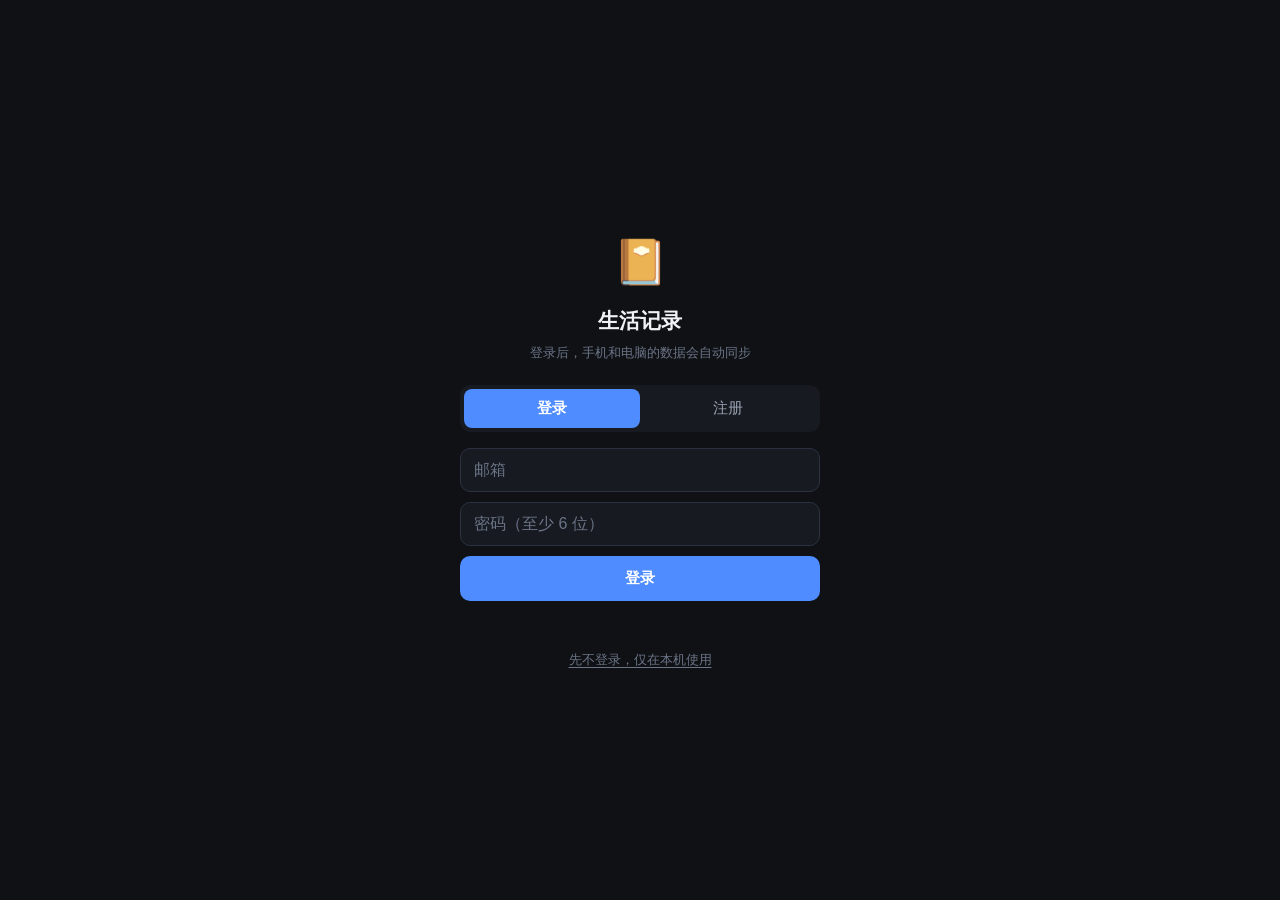
==== index.html @ 4e12a50e "生活记录 PWA - 支持 Supabase 云同步" ====
<!DOCTYPE html>
<html lang="zh-CN">
<head>
<meta charset="UTF-8">
<meta name="viewport" content="width=device-width, initial-scale=1.0, viewport-fit=cover, maximum-scale=1.0, user-scalable=no">
<meta name="theme-color" content="#111827">
<meta name="apple-mobile-web-app-capable" content="yes">
<meta name="apple-mobile-web-app-status-bar-style" content="black-translucent">
<meta name="apple-mobile-web-app-title" content="生活记录">
<link rel="manifest" href="manifest.webmanifest">
<link rel="apple-touch-icon" href="icons/icon-192.png">
<link rel="stylesheet" href="style.css">
<title>生活记录</title>
</head>
<body>

<div id="app">

  <!-- ============ 登录页 ============ -->
  <section id="authScreen" class="auth-screen hidden">
    <div class="auth-box">
      <div class="auth-logo">📔</div>
      <h2>生活记录</h2>
      <p class="auth-sub">登录后，手机和电脑的数据会自动同步</p>

      <div class="auth-tabs">
        <button class="auth-tab active" data-auth="signin">登录</button>
        <button class="auth-tab" data-auth="signup">注册</button>
      </div>

      <form id="authForm" class="auth-form" autocomplete="on">
        <input type="email" id="authEmail" class="input" placeholder="邮箱"
               autocomplete="email" required>
        <input type="password" id="authPassword" class="input" placeholder="密码（至少 6 位）"
               autocomplete="current-password" required>
        <button type="submit" id="authSubmit" class="btn primary">登录</button>
      </form>

      <p id="authMsg" class="auth-msg"></p>

      <button id="authSkip" class="auth-skip">先不登录，仅在本机使用</button>
    </div>
  </section>

  <!-- ============ 主界面 ============ -->
  <div id="mainApp" class="hidden">

  <!-- ============ 顶部栏 ============ -->
  <header class="topbar">
    <h1 id="pageTitle">今天</h1>
    <div class="topbar-right">
      <button id="syncBtn" class="sync-pill" title="同步状态">
        <span id="syncDot" class="sync-dot"></span>
        <span id="syncText">本机</span>
      </button>
      <button id="btnSettings" class="icon-btn" aria-label="设置">⚙</button>
    </div>
  </header>

  <main id="main">

    <!-- ============ 页面：今天（录入 + 今日流水） ============ -->
    <section class="page" data-page="today">

      <div class="date-strip">
        <button id="prevDay" class="icon-btn" aria-label="前一天">‹</button>
        <div class="date-label">
          <strong id="dateMain">—</strong>
          <span id="dateSub">—</span>
        </div>
        <button id="nextDay" class="icon-btn" aria-label="后一天">›</button>
      </div>

      <!-- 快速录入：三个 Tab -->
      <div class="card">
        <div class="seg" id="entryTabs">
          <button class="seg-btn active" data-kind="expense">💸 支出</button>
          <button class="seg-btn" data-kind="study">📚 学习</button>
          <button class="seg-btn" data-kind="fitness">🏃 健身</button>
        </div>

        <!-- 支出表单 -->
        <form class="entry-form" data-form="expense" autocomplete="off">
          <div class="row">
            <input type="text" inputmode="decimal" name="amount" placeholder="金额" class="input amount-input" required>
            <span class="unit">元</span>
          </div>
          <div class="chips" data-chips="expense">
            <button type="button" class="chip" data-val="吃饭">吃饭</button>
            <button type="button" class="chip" data-val="交通">交通</button>
            <button type="button" class="chip" data-val="购物">购物</button>
            <button type="button" class="chip" data-val="居住">居住</button>
            <button type="button" class="chip" data-val="娱乐">娱乐</button>
            <button type="button" class="chip" data-val="医疗">医疗</button>
            <button type="button" class="chip" data-val="人情">人情</button>
            <button type="button" class="chip" data-val="其他">其他</button>
          </div>
          <input type="text" name="note" placeholder="备注（可选）" class="input">
          <button type="submit" class="btn primary">记一笔支出</button>
        </form>

        <!-- 学习表单 -->
        <form class="entry-form hidden" data-form="study" autocomplete="off">
          <div class="row">
            <input type="text" inputmode="decimal" name="minutes" placeholder="时长" class="input amount-input" required>
            <span class="unit">分钟</span>
          </div>
          <div class="chips" data-chips="study">
            <button type="button" class="chip" data-val="英语">英语</button>
            <button type="button" class="chip" data-val="编程">编程</button>
            <button type="button" class="chip" data-val="阅读">阅读</button>
            <button type="button" class="chip" data-val="网课">网课</button>
            <button type="button" class="chip" data-val="刷题">刷题</button>
            <button type="button" class="chip" data-val="其他">其他</button>
          </div>
          <input type="text" name="note" placeholder="学了什么（可选）" class="input">
          <button type="submit" class="btn primary">记一笔学习</button>
        </form>

        <!-- 健身表单 -->
        <form class="entry-form hidden" data-form="fitness" autocomplete="off">
          <div class="row">
            <input type="text" inputmode="decimal" name="minutes" placeholder="时长" class="input amount-input" required>
            <span class="unit">分钟</span>
          </div>
          <div class="chips" data-chips="fitness">
            <button type="button" class="chip" data-val="跑步">跑步</button>
            <button type="button" class="chip" data-val="力量">力量</button>
            <button type="button" class="chip" data-val="游泳">游泳</button>
            <button type="button" class="chip" data-val="骑车">骑车</button>
            <button type="button" class="chip" data-val="球类">球类</button>
            <button type="button" class="chip" data-val="拉伸">拉伸</button>
          </div>
          <input type="text" name="note" placeholder="练了什么 / 强度（可选）" class="input">
          <button type="submit" class="btn primary">记一笔健身</button>
        </form>
      </div>

      <!-- 当日概览 -->
      <div class="stats-row" id="dayStats"></div>

      <!-- 当日流水 -->
      <h2 class="section-title">当天记录</h2>
      <div id="dayList" class="list"></div>

    </section>

    <!-- ============ 页面：统计（周报 / 月报） ============ -->
    <section class="page hidden" data-page="report">
      <div class="seg" id="rangeTabs">
        <button class="seg-btn active" data-range="week">本周</button>
        <button class="seg-btn" data-range="month">本月</button>
        <button class="seg-btn" data-range="all">全部</button>
      </div>

      <div id="reportNav" class="date-strip">
        <button id="prevRange" class="icon-btn" aria-label="上一期">‹</button>
        <div class="date-label">
          <strong id="rangeMain">—</strong>
          <span id="rangeSub">—</span>
        </div>
        <button id="nextRange" class="icon-btn" aria-label="下一期">›</button>
      </div>

      <div id="reportBody"></div>
    </section>

  </main>

  <!-- ============ 底部导航 ============ -->
  <nav class="tabbar">
    <button class="tab active" data-nav="today">
      <span class="tab-ico">✎</span><span>记录</span>
    </button>
    <button class="tab" data-nav="report">
      <span class="tab-ico">📊</span><span>总结</span>
    </button>
  </nav>

  </div><!-- /mainApp -->

</div>

<!-- ============ 设置弹层 ============ -->
<div id="settingsSheet" class="sheet-mask hidden">
  <div class="sheet">
    <div class="sheet-head">
      <strong>设置</strong>
      <button id="closeSettings" class="icon-btn" aria-label="关闭">✕</button>
    </div>

    <div class="sheet-body">
      <div class="field">
        <label>每月预算（元）</label>
        <input type="text" inputmode="decimal" id="budgetInput" class="input" placeholder="例如 3000">
        <p class="hint">用于总结页显示预算使用进度，留空则不显示。</p>
      </div>

      <div class="field">
        <label>每周学习目标（分钟）</label>
        <input type="text" inputmode="decimal" id="studyGoalInput" class="input" placeholder="例如 600">
      </div>

      <div class="field">
        <label>每周健身目标（分钟）</label>
        <input type="text" inputmode="decimal" id="fitGoalInput" class="input" placeholder="例如 180">
      </div>

      <hr>

      <div class="field">
        <label>安装到桌面</label>
        <p class="hint" id="installHint">—</p>
        <button id="btnInstall" class="btn ghost hidden">立即安装</button>
      </div>

      <hr>

      <div class="field">
        <label>账户与同步</label>
        <p class="hint" id="accountInfo">—</p>
        <div class="btn-row" id="accountBtns">
          <button id="btnSignIn" class="btn ghost hidden">登录 / 注册</button>
          <button id="btnSyncNow" class="btn ghost hidden">立即同步</button>
        </div>
        <button id="btnSignOut" class="btn danger hidden">退出登录</button>
      </div>

      <hr>

      <div class="field">
        <label>数据管理</label>
        <p class="hint" id="dataHint">数据只存在这台设备上，不会上传。换设备请用下方的导出 / 导入。</p>
        <div class="btn-row">
          <button id="btnExport" class="btn ghost">导出文件</button>
          <button id="btnImport" class="btn ghost">导入文件</button>
        </div>
        <div class="btn-row">
          <button id="btnCopy" class="btn ghost">复制数据</button>
          <button id="btnPaste" class="btn ghost">粘贴导入</button>
        </div>
        <p class="hint">手机用「复制数据」，发到电脑后用「粘贴导入」，两边记录会自动合并，不会重复。</p>
        <input type="file" id="importFile" accept="application/json,.json" hidden>
        <button id="btnClear" class="btn danger">清空所有数据</button>
      </div>

      <p class="hint center" id="countInfo"></p>
    </div>
  </div>
</div>

<div id="toast" class="toast hidden"></div>

<!-- 配置（必须在 data.js 之前） -->
<script src="config.js"></script>
<!-- Supabase SDK：本地文件，不依赖 CDN，离线也能登录/同步 -->
<script src="vendor/supabase.js"></script>
<script src="data.js"></script>
<script src="insight.js"></script>
<script src="sync.js"></script>
<script src="app.js"></script>
</body>
</html>
---- style.css ----
/* =====================================================================
 * 生活记录 · 样式
 * 深色主题，移动端优先，适配 iPhone 安全区域
 * ===================================================================== */

:root {
  --bg: #0f1115;
  --bg-2: #171a21;
  --card: #1c2029;
  --card-2: #232833;
  --line: #2b3140;
  --text: #eef1f6;
  --text-2: #9aa3b2;
  --text-3: #6b7486;
  --accent: #4f8cff;
  --accent-2: #2ecc9b;
  --danger: #ff5c5c;
  --warn: #ffb020;
  --radius: 14px;
  --radius-sm: 10px;
}

* { box-sizing: border-box; -webkit-tap-highlight-color: transparent; }

html, body {
  margin: 0;
  padding: 0;
  background: var(--bg);
  color: var(--text);
  font-family: -apple-system, BlinkMacSystemFont, "SF Pro SC", "PingFang SC",
               "Microsoft YaHei", "Segoe UI", Roboto, sans-serif;
  font-size: 15px;
  line-height: 1.5;
  -webkit-font-smoothing: antialiased;
  overscroll-behavior-y: none;
}

body { padding-bottom: env(safe-area-inset-bottom); }

#app {
  max-width: 560px;
  margin: 0 auto;
  min-height: 100vh;
  display: flex;
  flex-direction: column;
}

.hidden { display: none !important; }

/* ---------------- 顶部栏 ---------------- */
.topbar {
  position: sticky;
  top: 0;
  z-index: 20;
  display: flex;
  align-items: center;
  justify-content: space-between;
  padding: calc(env(safe-area-inset-top) + 12px) 16px 12px;
  background: rgba(15, 17, 21, 0.86);
  backdrop-filter: saturate(160%) blur(14px);
  -webkit-backdrop-filter: saturate(160%) blur(14px);
  border-bottom: 1px solid var(--line);
}

.topbar h1 {
  margin: 0;
  font-size: 19px;
  font-weight: 600;
  letter-spacing: 0.3px;
}

.icon-btn {
  background: none;
  border: none;
  color: var(--text-2);
  font-size: 20px;
  width: 40px;
  height: 40px;
  border-radius: 50%;
  cursor: pointer;
  display: grid;
  place-items: center;
  transition: background 0.15s;
  position: relative;
}
/* 扩大热区到 44px，但不改变视觉尺寸 */
.icon-btn::before {
  content: '';
  position: absolute;
  inset: -2px;
  border-radius: 50%;
}
.icon-btn:active { background: var(--card-2); }
.icon-btn:disabled { opacity: 0.25; cursor: default; }

/* ---------------- 主体 ---------------- */
#main {
  flex: 1;
  padding: 14px 14px 96px;
}

.page { animation: fade 0.18s ease; }
@keyframes fade { from { opacity: 0; transform: translateY(4px); } to { opacity: 1; transform: none; } }

.section-title {
  font-size: 13px;
  font-weight: 600;
  color: var(--text-3);
  text-transform: uppercase;
  letter-spacing: 1px;
  margin: 22px 4px 10px;
}

/* ---------------- 日期条 ---------------- */
.date-strip {
  display: flex;
  align-items: center;
  justify-content: space-between;
  gap: 8px;
  background: var(--card);
  border: 1px solid var(--line);
  border-radius: var(--radius);
  padding: 10px 8px;
  margin-bottom: 14px;
}
.date-label { text-align: center; flex: 1; }
.date-label strong { display: block; font-size: 16px; }
.date-label span { font-size: 12px; color: var(--text-3); }

/* ---------------- 卡片 ---------------- */
.card {
  background: var(--card);
  border: 1px solid var(--line);
  border-radius: var(--radius);
  padding: 14px;
  margin-bottom: 16px;
}

/* ---------------- 分段控件 ---------------- */
.seg {
  display: flex;
  gap: 4px;
  background: var(--bg-2);
  border-radius: var(--radius-sm);
  padding: 4px;
  margin-bottom: 14px;
}
.seg-btn {
  flex: 1;
  border: none;
  background: none;
  color: var(--text-2);
  font-size: 14px;
  font-family: inherit;
  padding: 12px 4px;
  min-height: 44px;
  border-radius: 8px;
  cursor: pointer;
  transition: all 0.15s;
  white-space: nowrap;
}
.seg-btn.active {
  background: var(--accent);
  color: #fff;
  font-weight: 600;
  box-shadow: 0 2px 10px rgba(79, 140, 255, 0.3);
}

/* ---------------- 表单 ---------------- */
.entry-form { display: flex; flex-direction: column; gap: 10px; }

.row { display: flex; align-items: center; gap: 8px; }

.input {
  width: 100%;
  background: var(--bg-2);
  border: 1px solid var(--line);
  border-radius: var(--radius-sm);
  color: var(--text);
  font-size: 16px;   /* ≥16px 防止 iOS 自动放大 */
  font-family: inherit;
  padding: 12px 13px;
  outline: none;
  transition: border-color 0.15s;
}
.input:focus { border-color: var(--accent); }
.input::placeholder { color: var(--text-3); }

.amount-input { font-size: 22px; font-weight: 600; letter-spacing: 0.5px; }
.unit { color: var(--text-2); font-size: 15px; flex-shrink: 0; }

/* 分类 chips */
.chips { display: flex; flex-wrap: wrap; gap: 7px; }
.chip {
  background: var(--card-2);
  border: 1px solid var(--line);
  color: var(--text-2);
  font-size: 13.5px;
  font-family: inherit;
  padding: 10px 15px;
  min-height: 42px;
  display: inline-flex;
  align-items: center;
  border-radius: 999px;
  cursor: pointer;
  transition: all 0.13s;
}
.chip.active {
  background: rgba(79, 140, 255, 0.16);
  border-color: var(--accent);
  color: var(--accent);
  font-weight: 600;
}
.chip:active { transform: scale(0.95); }

/* ---------------- 按钮 ---------------- */
.btn {
  border: none;
  border-radius: var(--radius-sm);
  font-family: inherit;
  font-size: 15px;
  font-weight: 600;
  padding: 13px;
  cursor: pointer;
  transition: all 0.15s;
  width: 100%;
}
.btn:active { transform: scale(0.985); }

.btn.primary { background: var(--accent); color: #fff; }
.btn.ghost {
  background: var(--card-2);
  color: var(--text);
  border: 1px solid var(--line);
  margin-bottom: 8px;
}
.btn.danger {
  background: rgba(255, 92, 92, 0.12);
  color: var(--danger);
  border: 1px solid rgba(255, 92, 92, 0.3);
  margin-top: 8px;
}
.btn-row { display: flex; gap: 8px; }
.btn-row .btn { margin-bottom: 0; }

/* ---------------- 当日概览 ---------------- */
.stats-row {
  display: grid;
  grid-template-columns: repeat(3, 1fr);
  gap: 8px;
  margin-bottom: 4px;
}
.stat-card {
  background: var(--card);
  border: 1px solid var(--line);
  border-radius: var(--radius-sm);
  padding: 12px 8px;
  text-align: center;
}
.stat-ico { font-size: 17px; margin-bottom: 3px; }
.stat-val { font-size: 15px; font-weight: 700; letter-spacing: -0.2px; }
.stat-label { font-size: 11px; color: var(--text-3); margin-top: 2px; }

/* ---------------- 列表 ---------------- */
.list { display: flex; flex-direction: column; gap: 7px; }

.item {
  display: flex;
  align-items: center;
  gap: 11px;
  background: var(--card);
  border: 1px solid var(--line);
  border-radius: var(--radius-sm);
  padding: 11px 12px;
  animation: fade 0.18s ease;
}
.item-ico {
  width: 34px;
  height: 34px;
  border-radius: 9px;
  display: grid;
  place-items: center;
  font-size: 16px;
  flex-shrink: 0;
  background: var(--card-2);
}
.item-ico.kind-expense { background: rgba(255, 92, 92, 0.14); }
.item-ico.kind-study   { background: rgba(79, 140, 255, 0.14); }
.item-ico.kind-fitness { background: rgba(46, 204, 155, 0.14); }

.item-main { flex: 1; min-width: 0; }
.item-title {
  font-size: 14.5px;
  white-space: nowrap;
  overflow: hidden;
  text-overflow: ellipsis;
}
.item-sub { font-size: 11.5px; color: var(--text-3); margin-top: 1px; }
.item-val { font-size: 15px; font-weight: 600; flex-shrink: 0; }

.del-btn {
  background: none;
  border: none;
  color: var(--text-3);
  font-size: 14px;
  cursor: pointer;
  padding: 6px 2px 6px 6px;
  flex-shrink: 0;
}
.del-btn:active { color: var(--danger); }

/* ---------------- 空状态 ---------------- */
.empty {
  text-align: center;
  color: var(--text-2);
  font-size: 14px;
  padding: 34px 16px;
  line-height: 1.9;
}
.empty span { font-size: 12.5px; color: var(--text-3); }

.empty-block {
  text-align: center;
  padding: 30px 20px 34px;
  background: var(--card);
  border: 1px dashed var(--line);
  border-radius: var(--radius);
}
.empty-ico { font-size: 30px; opacity: 0.75; margin-bottom: 10px; }
.empty-title { font-size: 14.5px; color: var(--text-2); font-weight: 600; margin-bottom: 6px; }
.empty-desc { font-size: 12.5px; color: var(--text-3); line-height: 1.7; }

/* ---------------- 总结页 ---------------- */
.report-card {
  background: var(--card);
  border: 1px solid var(--line);
  border-radius: var(--radius);
  padding: 15px;
  margin-bottom: 13px;
}
.report-head {
  display: flex;
  align-items: baseline;
  justify-content: space-between;
  gap: 10px;
  margin-bottom: 4px;
}
.report-head h3 { margin: 0; font-size: 15px; font-weight: 600; }
.report-total { font-size: 19px; font-weight: 700; letter-spacing: -0.4px; }
.report-meta { font-size: 12px; color: var(--text-3); margin-bottom: 12px; }

/* 预算条 */
.budget { margin-bottom: 14px; }
.budget-bar {
  height: 7px;
  background: var(--bg-2);
  border-radius: 99px;
  overflow: hidden;
}
.budget-bar i {
  display: block;
  height: 100%;
  border-radius: 99px;
  transition: width 0.35s ease;
}
.budget-text { font-size: 11.5px; color: var(--text-2); margin-top: 5px; }

/* 分类条 */
.bars { display: flex; flex-direction: column; gap: 9px; }
.bar-row { display: flex; align-items: center; gap: 9px; }
.bar-label {
  width: 52px;
  font-size: 12.5px;
  color: var(--text-2);
  flex-shrink: 0;
  white-space: nowrap;
  overflow: hidden;
  text-overflow: ellipsis;
}
.bar-track {
  flex: 1;
  height: 7px;
  background: var(--bg-2);
  border-radius: 99px;
  overflow: hidden;
}
.bar-fill {
  display: block;
  height: 100%;
  border-radius: 99px;
  transition: width 0.35s ease;
}
.bar-fill.kind-expense { background: linear-gradient(90deg, #ff7a7a, #ff5c5c); }
.bar-fill.kind-study   { background: linear-gradient(90deg, #6ea1ff, #4f8cff); }
.bar-fill.kind-fitness { background: linear-gradient(90deg, #4fe0b4, #2ecc9b); }
.bar-val { font-size: 12px; color: var(--text-2); width: 66px; text-align: right; flex-shrink: 0; }

/* 趋势柱状图 */
.trend {
  display: flex;
  align-items: flex-end;
  gap: 3px;
  height: 74px;
  margin-top: 16px;
  padding-top: 8px;
  border-top: 1px solid var(--line);
}
.trend-col {
  flex: 1;
  display: flex;
  flex-direction: column;
  justify-content: flex-end;
  align-items: center;
  height: 100%;
  gap: 3px;
  min-width: 0;
}
.trend-col i {
  width: 100%;
  max-width: 16px;
  border-radius: 3px 3px 1px 1px;
  display: block;
}
.trend-col i.has  { background: var(--accent); }
.trend-col i.zero { background: var(--line); }
.trend-col span { font-size: 9px; color: var(--text-3); }

/* 连续天数 */
.streak-card { text-align: center; padding: 20px 15px; }
.streak-num {
  font-size: 40px;
  font-weight: 800;
  line-height: 1;
  background: linear-gradient(135deg, #4f8cff, #2ecc9b);
  -webkit-background-clip: text;
  background-clip: text;
  -webkit-text-fill-color: transparent;
}
.streak-text { font-size: 13px; color: var(--text-2); margin: 6px 0 8px; }

/* ---------------- 底部导航 ---------------- */
.tabbar {
  position: fixed;
  bottom: 0;
  left: 50%;
  transform: translateX(-50%);
  width: 100%;
  max-width: 560px;
  display: flex;
  background: rgba(23, 26, 33, 0.94);
  backdrop-filter: saturate(160%) blur(14px);
  -webkit-backdrop-filter: saturate(160%) blur(14px);
  border-top: 1px solid var(--line);
  padding-bottom: env(safe-area-inset-bottom);
  z-index: 30;
}
.tab {
  flex: 1;
  background: none;
  border: none;
  color: var(--text-3);
  font-family: inherit;
  font-size: 11px;
  padding: 9px 0 11px;
  cursor: pointer;
  display: flex;
  flex-direction: column;
  align-items: center;
  gap: 3px;
  transition: color 0.15s;
}
.tab-ico { font-size: 18px; }
.tab.active { color: var(--accent); font-weight: 600; }

/* ---------------- 设置弹层 ---------------- */
.sheet-mask {
  position: fixed;
  inset: 0;
  background: rgba(0, 0, 0, 0.55);
  z-index: 50;
  display: flex;
  align-items: flex-end;
  justify-content: center;
  animation: fade 0.18s ease;
}
.sheet {
  background: var(--bg-2);
  width: 100%;
  max-width: 560px;
  border-radius: 18px 18px 0 0;
  max-height: 88vh;
  display: flex;
  flex-direction: column;
  animation: slideUp 0.25s cubic-bezier(0.32, 0.72, 0, 1);
  padding-bottom: env(safe-area-inset-bottom);
}
@keyframes slideUp { from { transform: translateY(100%); } to { transform: none; } }

.sheet-head {
  display: flex;
  align-items: center;
  justify-content: space-between;
  padding: 15px 16px;
  border-bottom: 1px solid var(--line);
  flex-shrink: 0;
}
.sheet-head strong { font-size: 16px; }
.sheet-body { padding: 16px; overflow-y: auto; -webkit-overflow-scrolling: touch; }

.field { margin-bottom: 17px; }
.field label {
  display: block;
  font-size: 13px;
  color: var(--text-2);
  margin-bottom: 7px;
  font-weight: 500;
}
.field hr { border: none; border-top: 1px solid var(--line); }
.hint { font-size: 11.5px; color: var(--text-3); margin: 6px 0 0; line-height: 1.6; }
.hint.center { text-align: center; margin-top: 18px; }
.sheet-body hr { border: none; border-top: 1px solid var(--line); margin: 20px 0; }

/* ---------------- Toast ---------------- */
.toast {
  position: fixed;
  left: 50%;
  bottom: calc(88px + env(safe-area-inset-bottom));
  transform: translateX(-50%);
  background: rgba(40, 46, 58, 0.97);
  color: #fff;
  font-size: 13.5px;
  padding: 10px 18px;
  border-radius: 999px;
  z-index: 100;
  box-shadow: 0 6px 24px rgba(0, 0, 0, 0.45);
  animation: fade 0.18s ease;
  max-width: 90vw;
  text-align: center;
}

/* ---------------- 登录页 ---------------- */
.auth-screen {
  min-height: 100vh;
  display: flex;
  align-items: center;
  justify-content: center;
  padding: 24px;
  padding-top: calc(env(safe-area-inset-top) + 24px);
}
.auth-box {
  width: 100%;
  max-width: 360px;
  text-align: center;
}
.auth-logo { font-size: 44px; margin-bottom: 10px; }
.auth-box h2 { margin: 0 0 6px; font-size: 21px; font-weight: 700; }
.auth-sub { color: var(--text-3); font-size: 13px; margin: 0 0 22px; line-height: 1.6; }

.auth-tabs {
  display: flex;
  background: var(--bg-2);
  border-radius: var(--radius-sm);
  padding: 4px;
  margin-bottom: 16px;
}
.auth-tab {
  flex: 1;
  border: none;
  background: none;
  color: var(--text-2);
  font-family: inherit;
  font-size: 14.5px;
  padding: 10px;
  border-radius: 8px;
  cursor: pointer;
  transition: all 0.15s;
}
.auth-tab.active { background: var(--accent); color: #fff; font-weight: 600; }

.auth-form { display: flex; flex-direction: column; gap: 10px; }

.auth-msg {
  font-size: 12.5px;
  min-height: 18px;
  margin: 12px 0 0;
  line-height: 1.6;
  color: var(--text-3);
}
.auth-msg.err { color: var(--danger); }
.auth-msg.ok { color: var(--accent-2); }

.auth-skip {
  background: none;
  border: none;
  color: var(--text-3);
  font-family: inherit;
  font-size: 12.5px;
  margin-top: 20px;
  cursor: pointer;
  text-decoration: underline;
  text-underline-offset: 3px;
}
.auth-skip:active { color: var(--text-2); }

/* ---------------- 同步状态条 ---------------- */
.topbar-right { display: flex; align-items: center; gap: 6px; }

.sync-pill {
  display: flex;
  align-items: center;
  gap: 5px;
  background: var(--card-2);
  border: 1px solid var(--line);
  border-radius: 999px;
  padding: 5px 10px;
  cursor: pointer;
  font-family: inherit;
  font-size: 11.5px;
  color: var(--text-2);
  transition: all 0.15s;
}
.sync-pill:active { transform: scale(0.96); }

.sync-dot {
  width: 7px;
  height: 7px;
  border-radius: 50%;
  flex-shrink: 0;
  background: var(--text-3);
}
.sync-dot.ok   { background: var(--accent-2); box-shadow: 0 0 6px rgba(46,204,155,0.7); }
.sync-dot.busy { background: var(--accent); animation: pulse 1s infinite; }
.sync-dot.warn { background: var(--warn); }
.sync-dot.err  { background: var(--danger); }
.sync-dot.off  { background: var(--text-3); }
.sync-dot.local{ background: var(--text-3); }

@keyframes pulse { 0%,100% { opacity: 1; } 50% { opacity: 0.3; } }

/* ---------------- 结论条 ---------------- */
.verdict {
  background: linear-gradient(135deg, rgba(79,140,255,0.13), rgba(46,204,155,0.10));
  border: 1px solid rgba(79,140,255,0.25);
  border-radius: var(--radius);
  padding: 13px 15px;
  font-size: 13.5px;
  line-height: 1.7;
  color: #cfd8e8;
  margin-bottom: 13px;
}

/* ---------------- 本期速览 ---------------- */
.sum-row {
  display: grid;
  grid-template-columns: repeat(3, 1fr);
  gap: 8px;
  margin-bottom: 10px;
}
.sum-cell {
  background: var(--card);
  border: 1px solid var(--line);
  border-radius: var(--radius-sm);
  padding: 13px 8px;
  text-align: center;
  position: relative;
  overflow: hidden;
}
.sum-cell::before {
  content: '';
  position: absolute;
  top: 0; left: 0; right: 0;
  height: 2px;
}
.sum-cell.kind-expense::before { background: linear-gradient(90deg, #ff7a7a, #ff5c5c); }
.sum-cell.kind-study::before   { background: linear-gradient(90deg, #6ea1ff, #4f8cff); }
.sum-cell.kind-fitness::before { background: linear-gradient(90deg, #4fe0b4, #2ecc9b); }

.sum-ico { font-size: 16px; margin-bottom: 4px; }
.sum-val {
  font-size: 15px;
  font-weight: 700;
  letter-spacing: -0.3px;
  line-height: 1.3;
}
.sum-label { font-size: 11px; color: var(--text-3); margin-top: 3px; }

/* 连续天数条 */
.streak-bar {
  display: flex;
  align-items: center;
  justify-content: space-between;
  background: var(--card);
  border: 1px solid var(--line);
  border-radius: var(--radius-sm);
  padding: 11px 14px;
  margin-bottom: 4px;
}
.streak-left { display: flex; align-items: baseline; gap: 5px; }
.streak-fire { font-size: 14px; }
.streak-current {
  font-size: 19px;
  font-weight: 800;
  background: linear-gradient(135deg, #4f8cff, #2ecc9b);
  -webkit-background-clip: text;
  background-clip: text;
  -webkit-text-fill-color: transparent;
  line-height: 1;
}
.streak-unit { font-size: 12px; color: var(--text-2); }
.streak-right { font-size: 11.5px; color: var(--text-3); }

/* ---------------- 洞察卡片 ---------------- */
.insight-grid {
  display: grid;
  grid-template-columns: repeat(2, 1fr);
  gap: 9px;
  margin-bottom: 4px;
}
.insight {
  background: var(--card);
  border: 1px solid var(--line);
  border-radius: var(--radius-sm);
  padding: 12px 13px;
  position: relative;
  overflow: hidden;
}
.insight::after {
  content: '';
  position: absolute;
  left: 0; top: 0; bottom: 0;
  width: 3px;
}
.insight.kind-expense::after { background: var(--danger); }
.insight.kind-study::after   { background: var(--accent); }
.insight.kind-fitness::after { background: var(--accent-2); }

.insight-top {
  display: flex;
  align-items: center;
  gap: 5px;
  margin-bottom: 7px;
  flex-wrap: wrap;
}
.insight-ico { font-size: 13px; }
.insight-title {
  font-size: 11.5px;
  color: var(--text-3);
  flex: 1;
  min-width: 0;
}
.insight-val {
  font-size: 16px;
  font-weight: 700;
  letter-spacing: -0.3px;
  margin-bottom: 3px;
  word-break: break-word;
}
.insight-desc {
  font-size: 11.5px;
  color: var(--text-2);
  line-height: 1.55;
}

/* 变化标签 */
.delta {
  font-size: 10.5px;
  font-weight: 700;
  padding: 2px 6px;
  border-radius: 999px;
  white-space: nowrap;
  flex-shrink: 0;
}
.delta.good { background: rgba(46,204,155,0.16); color: var(--accent-2); }
.delta.bad  { background: rgba(255,92,92,0.16);  color: var(--danger); }
.delta.flat { background: var(--card-2); color: var(--text-3); }
.delta.new  { background: rgba(79,140,255,0.16); color: var(--accent); }

/* 页脚 */
.report-foot {
  text-align: center;
  font-size: 11.5px;
  color: var(--text-3);
  margin: 18px 0 8px;
}

/* ---------------- 微交互 ---------------- */
@keyframes bump {
  0%   { transform: scale(1); }
  35%  { transform: scale(1.06); }
  100% { transform: scale(1); }
}
.bump { animation: bump 0.34s cubic-bezier(0.34, 1.56, 0.64, 1); }

/* 概览卡分类高亮条 */
.stat-card { position: relative; overflow: hidden; }
.stat-card::before {
  content: '';
  position: absolute;
  top: 0; left: 0; right: 0;
  height: 2px;
  opacity: 0.85;
}
.stat-card.kind-expense::before { background: linear-gradient(90deg, #ff7a7a, #ff5c5c); }
.stat-card.kind-study::before   { background: linear-gradient(90deg, #6ea1ff, #4f8cff); }
.stat-card.kind-fitness::before { background: linear-gradient(90deg, #4fe0b4, #2ecc9b); }

/* 新记录入场 */
@keyframes itemIn {
  from { opacity: 0; transform: translateY(-8px); }
  to   { opacity: 1; transform: none; }
}
.item { animation: itemIn 0.22s cubic-bezier(0.32, 0.72, 0, 1); }

/* Toast 弹出 */
@keyframes toastIn {
  from { opacity: 0; transform: translate(-50%, 10px) scale(0.96); }
  to   { opacity: 1; transform: translate(-50%, 0) scale(1); }
}
.toast { animation: toastIn 0.24s cubic-bezier(0.34, 1.56, 0.64, 1); }

/* 尊重"减少动效"偏好 */
@media (prefers-reduced-motion: reduce) {
  *, *::before, *::after {
    animation-duration: 0.01ms !important;
    animation-iteration-count: 1 !important;
    transition-duration: 0.01ms !important;
  }
}

/* ---------------- 宽屏（Windows 桌面） ---------------- */
@media (min-width: 620px) {
  #main { padding: 20px 20px 100px; }
  .topbar { padding-top: 16px; }
  .stat-val { font-size: 17px; }
}
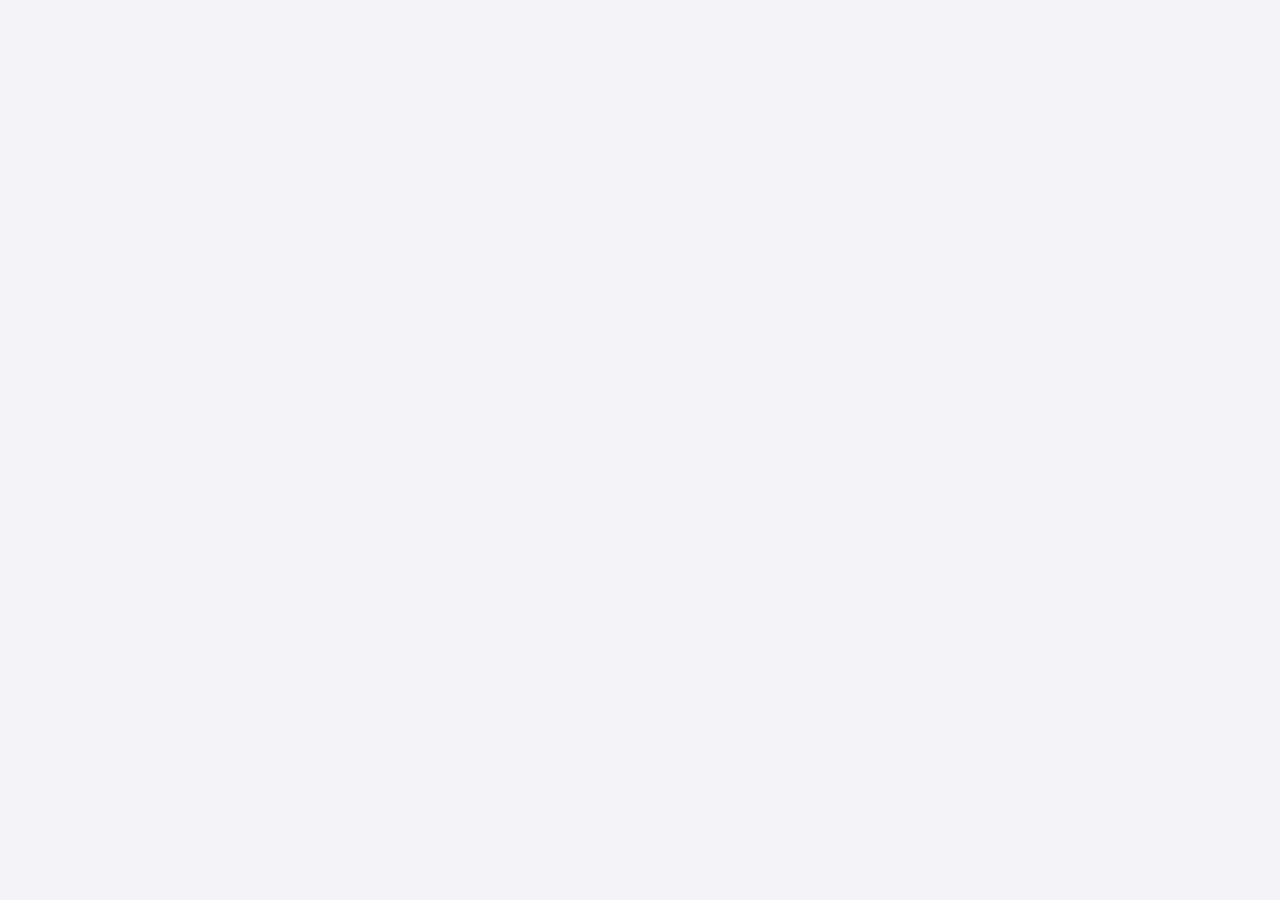
==== commit 8e3a167c: "新增启动画面：摄影变焦手法呈现开场文案，冷启动播放一次" ====
--- a/index.html
+++ b/index.html
@@ -3,9 +3,11 @@
 <head>
 <meta charset="UTF-8">
 <meta name="viewport" content="width=device-width, initial-scale=1.0, viewport-fit=cover, maximum-scale=1.0, user-scalable=no">
-<meta name="theme-color" content="#111827">
+<!-- 与启动层同色，避免 iOS 系统启动画面与我们的动画之间出现断层 -->
+<meta name="theme-color" content="#F2F2F7" media="(prefers-color-scheme: light)">
+<meta name="theme-color" content="#000000" media="(prefers-color-scheme: dark)">
 <meta name="apple-mobile-web-app-capable" content="yes">
-<meta name="apple-mobile-web-app-status-bar-style" content="black-translucent">
+<meta name="apple-mobile-web-app-status-bar-style" content="default">
 <meta name="apple-mobile-web-app-title" content="生活记录">
 <link rel="manifest" href="manifest.webmanifest">
 <link rel="apple-touch-icon" href="icons/icon-192.png">
@@ -13,6 +15,17 @@
 <title>生活记录</title>
 </head>
 <body>
+
+<!-- ============ 启动画面 ============
+     冷启动时播放一次：文案由远推近（摄影变焦），随后上退、主界面淡入。
+     内联样式保证在 style.css 加载前就已铺底，不会闪白。 -->
+<div id="splash" class="splash" aria-hidden="true">
+  <div class="splash-stage">
+    <p class="splash-quote">“何时成为理科高手”</p>
+    <span class="splash-rule"></span>
+    <p class="splash-sub">WHEN SHALL I MASTER SCIENCE</p>
+  </div>
+</div>
 
 <div id="app">
 
@@ -85,16 +98,7 @@
             <input type="text" inputmode="decimal" name="amount" placeholder="金额" class="input amount-input" required>
             <span class="unit">元</span>
           </div>
-          <div class="chips" data-chips="expense">
-            <button type="button" class="chip" data-val="吃饭">吃饭</button>
-            <button type="button" class="chip" data-val="交通">交通</button>
-            <button type="button" class="chip" data-val="购物">购物</button>
-            <button type="button" class="chip" data-val="居住">居住</button>
-            <button type="button" class="chip" data-val="娱乐">娱乐</button>
-            <button type="button" class="chip" data-val="医疗">医疗</button>
-            <button type="button" class="chip" data-val="人情">人情</button>
-            <button type="button" class="chip" data-val="其他">其他</button>
-          </div>
+          <div class="chips" data-chips="expense"></div>
           <input type="text" name="note" placeholder="备注（可选）" class="input">
           <button type="submit" class="btn primary">记一笔支出</button>
         </form>
@@ -105,14 +109,7 @@
             <input type="text" inputmode="decimal" name="minutes" placeholder="时长" class="input amount-input" required>
             <span class="unit">分钟</span>
           </div>
-          <div class="chips" data-chips="study">
-            <button type="button" class="chip" data-val="英语">英语</button>
-            <button type="button" class="chip" data-val="编程">编程</button>
-            <button type="button" class="chip" data-val="阅读">阅读</button>
-            <button type="button" class="chip" data-val="网课">网课</button>
-            <button type="button" class="chip" data-val="刷题">刷题</button>
-            <button type="button" class="chip" data-val="其他">其他</button>
-          </div>
+          <div class="chips" data-chips="study"></div>
           <input type="text" name="note" placeholder="学了什么（可选）" class="input">
           <button type="submit" class="btn primary">记一笔学习</button>
         </form>
@@ -123,14 +120,7 @@
             <input type="text" inputmode="decimal" name="minutes" placeholder="时长" class="input amount-input" required>
             <span class="unit">分钟</span>
           </div>
-          <div class="chips" data-chips="fitness">
-            <button type="button" class="chip" data-val="跑步">跑步</button>
-            <button type="button" class="chip" data-val="力量">力量</button>
-            <button type="button" class="chip" data-val="游泳">游泳</button>
-            <button type="button" class="chip" data-val="骑车">骑车</button>
-            <button type="button" class="chip" data-val="球类">球类</button>
-            <button type="button" class="chip" data-val="拉伸">拉伸</button>
-          </div>
+          <div class="chips" data-chips="fitness"></div>
           <input type="text" name="note" placeholder="练了什么 / 强度（可选）" class="input">
           <button type="submit" class="btn primary">记一笔健身</button>
         </form>
@@ -229,6 +219,14 @@
       <hr>
 
       <div class="field">
+        <label>分类管理</label>
+        <p class="hint">给支出 / 学习 / 健身添加自己的分类，比如「游戏」「宠物」。</p>
+        <button id="btnManageCat" class="btn ghost">管理分类</button>
+      </div>
+
+      <hr>
+
+      <div class="field">
         <label>数据管理</label>
         <p class="hint" id="dataHint">数据只存在这台设备上，不会上传。换设备请用下方的导出 / 导入。</p>
         <div class="btn-row">
@@ -250,6 +248,39 @@
 </div>
 
 <div id="toast" class="toast hidden"></div>
+
+<!-- ============ 分类管理弹层 ============ -->
+<div id="catSheet" class="sheet-mask hidden">
+  <div class="sheet">
+    <div class="sheet-head">
+      <strong>管理分类</strong>
+      <button id="closeCat" class="icon-btn" aria-label="关闭">✕</button>
+    </div>
+
+    <div class="sheet-body">
+      <div class="seg" id="catKindTabs">
+        <button class="seg-btn active" data-kind="expense">💸 支出</button>
+        <button class="seg-btn" data-kind="study">📚 学习</button>
+        <button class="seg-btn" data-kind="fitness">🏃 健身</button>
+      </div>
+
+      <div class="field">
+        <label>添加新分类</label>
+        <div class="row">
+          <input type="text" id="newCatInput" class="input" placeholder="例如：游戏" maxlength="8">
+          <button id="btnAddCat" class="btn primary add-cat-btn">添加</button>
+        </div>
+        <p class="hint" id="catHint">最多 8 个字。添加后会在记录页显示。</p>
+      </div>
+
+      <div class="field">
+        <label>当前分类</label>
+        <div id="catList" class="cat-list"></div>
+        <p class="hint">标着「内置」的是默认分类，不能删除。删除自定义分类不会影响已记录的账。</p>
+      </div>
+    </div>
+  </div>
+</div>
 
 <!-- 配置（必须在 data.js 之前） -->
 <script src="config.js"></script>
--- a/style.css
+++ b/style.css
@@ -1,41 +1,199 @@
 /* =====================================================================
- * 生活记录 · 样式
- * 深色主题，移动端优先，适配 iPhone 安全区域
- * ===================================================================== */
-
+ * 生活记录 · 样式（iOS HIG 重塑版）
+ *
+ * 设计遵循 Apple Human Interface Guidelines：
+ *   - 降噪优先：留白是设计元素，不是浪费
+ *   - 内容优先：空白分组优先，卡片是最后手段
+ *   - 排版先行：层级靠字号+字重，颜色只作辅助
+ *   - 统一系统：圆角/阴影/间距全部来自令牌，禁止随机值
+ *   - 动效解释逻辑：导航侧滑、弹层上滑，不做纯装饰动画
+ *
+ * 注意：仅视觉层。所有 class 名与结构保持不变，业务逻辑未改动。
+ * ===================================================================== */
+
+/* =====================================================================
+ * 1. 设计令牌
+ * ===================================================================== */
 :root {
-  --bg: #0f1115;
-  --bg-2: #171a21;
-  --card: #1c2029;
-  --card-2: #232833;
-  --line: #2b3140;
-  --text: #eef1f6;
-  --text-2: #9aa3b2;
-  --text-3: #6b7486;
-  --accent: #4f8cff;
-  --accent-2: #2ecc9b;
-  --danger: #ff5c5c;
-  --warn: #ffb020;
-  --radius: 14px;
-  --radius-sm: 10px;
-}
-
-* { box-sizing: border-box; -webkit-tap-highlight-color: transparent; }
+  /* ---- 全局旋钮 ---- */
+  --spacing-base: 8px;
+  --motion-intensity: 3;
+  --touch-target-min: 44px;
+  --text-density: 4;
+
+  /* ---- 间距刻度 ---- */
+  --space-0: 0;
+  --space-1: calc(var(--spacing-base) * 0.5);   /*  4px */
+  --space-2: var(--spacing-base);                /*  8px */
+  --space-3: calc(var(--spacing-base) * 1.5);   /* 12px */
+  --space-4: calc(var(--spacing-base) * 2);     /* 16px */
+  --space-5: calc(var(--spacing-base) * 3);     /* 24px */
+  --space-6: calc(var(--spacing-base) * 4);     /* 32px */
+  --space-7: calc(var(--spacing-base) * 6);     /* 48px */
+
+  /* ---- 动效（由 MOTION_INTENSITY 派生）---- */
+  --dur-fast: calc(120ms + var(--motion-intensity) * 8ms);
+  --dur-base: calc(200ms + var(--motion-intensity) * 15ms);
+  --dur-slow: calc(300ms + var(--motion-intensity) * 25ms);
+  --ease-out: cubic-bezier(0.22, 1, 0.36, 1);
+  --ease-inout: cubic-bezier(0.4, 0, 0.2, 1);
+  --ease-spring: cubic-bezier(0.34, 1.56, 0.64, 1);
+
+  /* ---- 字体 ---- */
+  --font-sans: -apple-system, BlinkMacSystemFont, "SF Pro Text", "Segoe UI",
+               "PingFang SC", "Hiragino Sans GB", "Microsoft YaHei", Roboto,
+               system-ui, sans-serif;
+
+  --text-large-title: 28px;  --lh-large-title: 1.20;
+  --text-title:       20px;  --lh-title:       1.28;
+  --text-body:        17px;  --lh-body:        1.47;
+  --text-callout:     15px;  --lh-callout:     1.50;
+  --text-caption:     13px;  --lh-caption:     1.38;
+  /* micro 并入 caption：层级链保持 5 级，符合 HIG */
+  --text-micro:       var(--text-caption);
+  --lh-micro:         var(--lh-caption);
+
+  /* 图标字号：与文字层级分离，不参与排版层级计数 */
+  --icon-sm: 14px;
+  --icon-md: 17px;
+  --icon-lg: 20px;
+  --icon-xl: 32px;
+
+  /* ---- 圆角刻度 ---- */
+  --radius-xs:  6px;
+  --radius-sm:  10px;
+  --radius-inset: 8px;   /* 容器内嵌控件：比容器小 2px */
+  --radius-md:  14px;
+  --radius-lg:  20px;
+  --radius-pill: 9999px;
+
+  /* ---- 阴影（全部低透明度，绝无硬阴影）---- */
+  --shadow-xs: 0 1px 2px rgba(0, 0, 0, 0.04);
+  --shadow-sm: 0 1px 3px rgba(0, 0, 0, 0.06), 0 1px 2px rgba(0, 0, 0, 0.04);
+  --shadow-md: 0 4px 12px rgba(0, 0, 0, 0.07), 0 1px 3px rgba(0, 0, 0, 0.05);
+  --shadow-lg: 0 12px 32px rgba(0, 0, 0, 0.10), 0 2px 6px rgba(0, 0, 0, 0.05);
+}
+
+/* ---- 浅色（默认）---- */
+:root {
+  --bg-base:      #F2F2F7;
+  --bg-elevated:  #FFFFFF;
+  --bg-sunken:    #E5E5EA;
+
+  --label-primary:    #000000;
+  --label-secondary:  rgba(60, 60, 67, 0.85);
+  --label-tertiary:   rgba(60, 60, 67, 0.60);
+  --label-quaternary: rgba(60, 60, 67, 0.30);
+
+  --separator: rgba(60, 60, 67, 0.16);
+
+  --accent:       #007AFF;
+  --accent-press: #0062CC;
+  --accent-soft:  rgba(0, 122, 255, 0.10);
+
+  --status-success: #248A3D;
+  --status-warning: #B25000;
+  --status-danger:  #D70015;
+  --status-danger-soft: rgba(215, 0, 21, 0.10);
+
+  /* 玻璃层：整个界面只允许出现一次 */
+  --glass-bg:     rgba(249, 249, 249, 0.80);
+  --glass-border: rgba(0, 0, 0, 0.08);
+
+  /* 分类色标（低彩度，仅作标签底色） */
+  --tint-expense: rgba(215, 0, 21, 0.09);
+  --tint-study:   rgba(0, 122, 255, 0.09);
+  --tint-fitness: rgba(36, 138, 61, 0.09);
+  --ink-expense:  #C41E28;
+  --ink-study:    #0A6FD8;
+  --ink-fitness:  #1F7A36;
+
+  /* 兼容旧变量名（避免遗漏） */
+  --bg: var(--bg-base);
+  --bg-2: var(--bg-base);
+  --card: var(--bg-elevated);
+  --card-2: var(--bg-sunken);
+  --line: var(--separator);
+  --text: var(--label-primary);
+  --text-2: var(--label-secondary);
+  --text-3: var(--label-tertiary);
+  --accent-2: var(--status-success);
+  --danger: var(--status-danger);
+  --warn: var(--status-warning);
+}
+
+/* ---- 暗色（跟随系统）---- */
+@media (prefers-color-scheme: dark) {
+  :root {
+    --bg-base:      #000000;
+    --bg-elevated:  #1C1C1E;
+    --bg-sunken:    #2C2C2E;
+
+    --label-primary:    #FFFFFF;
+    --label-secondary:  rgba(235, 235, 245, 0.85);
+    --label-tertiary:   rgba(235, 235, 245, 0.60);
+    --label-quaternary: rgba(235, 235, 245, 0.30);
+
+    --separator: rgba(84, 84, 88, 0.60);
+
+    --accent:       #0A84FF;
+    --accent-press: #409CFF;
+    --accent-soft:  rgba(10, 132, 255, 0.16);
+
+    --status-success: #30D158;
+    --status-warning: #FF9F0A;
+    --status-danger:  #FF453A;
+    --status-danger-soft: rgba(255, 69, 58, 0.16);
+
+    --glass-bg:     rgba(28, 28, 30, 0.78);
+    --glass-border: rgba(255, 255, 255, 0.12);
+
+    --tint-expense: rgba(255, 69, 58, 0.16);
+    --tint-study:   rgba(10, 132, 255, 0.16);
+    --tint-fitness: rgba(48, 209, 88, 0.16);
+    --ink-expense:  #FF6961;
+    --ink-study:    #64A8FF;
+    --ink-fitness:  #4CD964;
+  }
+}
+
+/* =====================================================================
+ * 2. 基础重置
+ * ===================================================================== */
+*,
+*::before,
+*::after {
+  box-sizing: border-box;
+  -webkit-tap-highlight-color: transparent;
+}
+
+html { -webkit-text-size-adjust: 100%; }
 
 html, body {
   margin: 0;
   padding: 0;
-  background: var(--bg);
-  color: var(--text);
-  font-family: -apple-system, BlinkMacSystemFont, "SF Pro SC", "PingFang SC",
-               "Microsoft YaHei", "Segoe UI", Roboto, sans-serif;
-  font-size: 15px;
-  line-height: 1.5;
+  background: var(--bg-base);
+  color: var(--label-primary);
+  font-family: var(--font-sans);
+  font-size: var(--text-body);
+  line-height: var(--lh-body);
   -webkit-font-smoothing: antialiased;
   overscroll-behavior-y: none;
 }
 
-body { padding-bottom: env(safe-area-inset-bottom); }
+/* 输入框用 ≥16px 防止 iOS 聚焦自动放大 */
+input, textarea, select, button {
+  font-family: inherit;
+  font-size: max(16px, var(--text-callout));
+}
+
+img, video, canvas, svg { max-width: 100%; display: block; }
+
+:focus-visible {
+  outline: 2px solid var(--accent);
+  outline-offset: 2px;
+}
+:focus:not(:focus-visible) { outline: none; }
 
 #app {
   max-width: 560px;
@@ -43,11 +201,14 @@
   min-height: 100vh;
   display: flex;
   flex-direction: column;
+  background: var(--bg-base);
 }
 
 .hidden { display: none !important; }
 
-/* ---------------- 顶部栏 ---------------- */
+/* =====================================================================
+ * 3. 顶部栏（唯一允许的玻璃层）
+ * ===================================================================== */
 .topbar {
   position: sticky;
   top: 0;
@@ -55,390 +216,800 @@
   display: flex;
   align-items: center;
   justify-content: space-between;
-  padding: calc(env(safe-area-inset-top) + 12px) 16px 12px;
-  background: rgba(15, 17, 21, 0.86);
-  backdrop-filter: saturate(160%) blur(14px);
-  -webkit-backdrop-filter: saturate(160%) blur(14px);
-  border-bottom: 1px solid var(--line);
+  gap: var(--space-3);
+  padding: calc(env(safe-area-inset-top) + var(--space-3)) var(--space-4) var(--space-3);
+  background: var(--glass-bg);
+  -webkit-backdrop-filter: blur(20px) saturate(180%);
+  backdrop-filter: blur(20px) saturate(180%);
+  border-bottom: 0.5px solid var(--glass-border);
 }
 
 .topbar h1 {
   margin: 0;
-  font-size: 19px;
+  font-size: var(--text-title);
+  line-height: var(--lh-title);
   font-weight: 600;
-  letter-spacing: 0.3px;
-}
-
+  letter-spacing: -0.01em;
+  color: var(--label-primary);
+}
+
+.topbar-right {
+  display: flex;
+  align-items: center;
+  gap: var(--space-1);
+}
+
+/* 图标按钮：视觉小、热区足 44px */
 .icon-btn {
   background: none;
   border: none;
-  color: var(--text-2);
-  font-size: 20px;
-  width: 40px;
-  height: 40px;
-  border-radius: 50%;
+  color: var(--label-secondary);
+  font-size: var(--icon-lg);
+  width: 36px;
+  height: 36px;
+  border-radius: var(--radius-pill);
   cursor: pointer;
   display: grid;
   place-items: center;
-  transition: background 0.15s;
   position: relative;
-}
-/* 扩大热区到 44px，但不改变视觉尺寸 */
+  transition: background var(--dur-fast) var(--ease-inout),
+              color var(--dur-fast) var(--ease-inout);
+  touch-action: manipulation;
+}
 .icon-btn::before {
-  content: '';
+  content: "";
   position: absolute;
-  inset: -2px;
-  border-radius: 50%;
-}
-.icon-btn:active { background: var(--card-2); }
-.icon-btn:disabled { opacity: 0.25; cursor: default; }
-
-/* ---------------- 主体 ---------------- */
+  top: 50%;
+  left: 50%;
+  transform: translate(-50%, -50%);
+  min-width: var(--touch-target-min);
+  min-height: var(--touch-target-min);
+}
+.icon-btn:active { background: var(--accent-soft); color: var(--accent); }
+.icon-btn:disabled { opacity: 0.28; cursor: default; }
+.icon-btn:disabled:active { background: none; color: var(--label-secondary); }
+
+/* =====================================================================
+ * 4. 主体与分节
+ * ===================================================================== */
 #main {
   flex: 1;
-  padding: 14px 14px 96px;
-}
-
-.page { animation: fade 0.18s ease; }
-@keyframes fade { from { opacity: 0; transform: translateY(4px); } to { opacity: 1; transform: none; } }
-
+  padding: var(--space-4) var(--space-4) calc(96px + env(safe-area-inset-bottom));
+}
+
+/* 导航切换：侧滑（呼应前进/后退的心智模型） */
+.page { animation: pageIn var(--dur-base) var(--ease-out); }
+
+@keyframes pageIn {
+  from { opacity: 0; transform: translateX(12px); }
+  to   { opacity: 1; transform: none; }
+}
+
+/* 分节标题：小、大写、次要色 —— 靠留白分组，不靠线条 */
 .section-title {
-  font-size: 13px;
+  font-size: var(--text-caption);
+  line-height: var(--lh-caption);
   font-weight: 600;
-  color: var(--text-3);
+  color: var(--label-tertiary);
+  letter-spacing: 0.05em;
   text-transform: uppercase;
-  letter-spacing: 1px;
-  margin: 22px 4px 10px;
-}
-
-/* ---------------- 日期条 ---------------- */
+  margin: var(--space-6) 0 var(--space-3);
+}
+
+/* =====================================================================
+ * 5. 日期条
+ * ===================================================================== */
 .date-strip {
   display: flex;
   align-items: center;
   justify-content: space-between;
-  gap: 8px;
-  background: var(--card);
-  border: 1px solid var(--line);
-  border-radius: var(--radius);
-  padding: 10px 8px;
-  margin-bottom: 14px;
-}
-.date-label { text-align: center; flex: 1; }
-.date-label strong { display: block; font-size: 16px; }
-.date-label span { font-size: 12px; color: var(--text-3); }
-
-/* ---------------- 卡片 ---------------- */
+  gap: var(--space-2);
+  padding: var(--space-1) 0 var(--space-4);
+  margin-bottom: var(--space-2);
+  background: none;
+  border: none;
+}
+
+.date-label { text-align: center; flex: 1; min-width: 0; }
+.date-label strong {
+  display: block;
+  font-size: var(--text-title);
+  line-height: var(--lh-title);
+  font-weight: 600;
+  letter-spacing: -0.01em;
+}
+.date-label span {
+  display: block;
+  margin-top: 2px;
+  font-size: var(--text-caption);
+  line-height: var(--lh-caption);
+  color: var(--label-tertiary);
+}
+
+/* =====================================================================
+ * 6. 卡片
+ * ===================================================================== */
 .card {
-  background: var(--card);
-  border: 1px solid var(--line);
-  border-radius: var(--radius);
-  padding: 14px;
-  margin-bottom: 16px;
-}
-
-/* ---------------- 分段控件 ---------------- */
+  background: var(--bg-elevated);
+  border: none;
+  border-radius: var(--radius-md);
+  padding: var(--space-4);
+  margin-bottom: var(--space-5);
+  box-shadow: var(--shadow-sm);
+}
+
+/* =====================================================================
+ * 7. 分段控件
+ * ===================================================================== */
 .seg {
   display: flex;
-  gap: 4px;
-  background: var(--bg-2);
+  gap: 2px;
+  background: var(--bg-sunken);
   border-radius: var(--radius-sm);
-  padding: 4px;
-  margin-bottom: 14px;
-}
+  padding: 2px;
+  margin-bottom: var(--space-4);
+}
+
 .seg-btn {
   flex: 1;
   border: none;
   background: none;
-  color: var(--text-2);
-  font-size: 14px;
-  font-family: inherit;
-  padding: 12px 4px;
-  min-height: 44px;
-  border-radius: 8px;
+  color: var(--label-secondary);
+  font-size: var(--text-callout);
+  line-height: var(--lh-callout);
+  padding: var(--space-2) var(--space-1);
+  min-height: var(--touch-target-min);
+  border-radius: var(--radius-inset);
   cursor: pointer;
-  transition: all 0.15s;
   white-space: nowrap;
-}
+  transition: background var(--dur-fast) var(--ease-inout),
+              color var(--dur-fast) var(--ease-inout),
+              box-shadow var(--dur-fast) var(--ease-inout);
+  touch-action: manipulation;
+}
+
 .seg-btn.active {
-  background: var(--accent);
-  color: #fff;
+  background: var(--bg-elevated);
+  color: var(--label-primary);
   font-weight: 600;
-  box-shadow: 0 2px 10px rgba(79, 140, 255, 0.3);
-}
-
-/* ---------------- 表单 ---------------- */
-.entry-form { display: flex; flex-direction: column; gap: 10px; }
-
-.row { display: flex; align-items: center; gap: 8px; }
+  box-shadow: var(--shadow-xs);
+}
+
+/* =====================================================================
+ * 8. 表单
+ * ===================================================================== */
+.entry-form {
+  display: flex;
+  flex-direction: column;
+  gap: var(--space-3);
+}
+
+.row {
+  display: flex;
+  align-items: center;
+  gap: var(--space-2);
+}
 
 .input {
   width: 100%;
-  background: var(--bg-2);
-  border: 1px solid var(--line);
+  background: var(--bg-sunken);
+  border: none;
   border-radius: var(--radius-sm);
-  color: var(--text);
-  font-size: 16px;   /* ≥16px 防止 iOS 自动放大 */
-  font-family: inherit;
-  padding: 12px 13px;
+  color: var(--label-primary);
+  font-size: max(16px, var(--text-body));
+  line-height: var(--lh-body);
+  padding: var(--space-3);
+  min-height: var(--touch-target-min);
   outline: none;
-  transition: border-color 0.15s;
-}
-.input:focus { border-color: var(--accent); }
-.input::placeholder { color: var(--text-3); }
-
-.amount-input { font-size: 22px; font-weight: 600; letter-spacing: 0.5px; }
-.unit { color: var(--text-2); font-size: 15px; flex-shrink: 0; }
-
-/* 分类 chips */
-.chips { display: flex; flex-wrap: wrap; gap: 7px; }
+  transition: box-shadow var(--dur-fast) var(--ease-inout),
+              background var(--dur-fast) var(--ease-inout);
+  /* 键盘弹出时滚动到位，不被遮挡 */
+  scroll-margin-bottom: calc(var(--touch-target-min) + var(--space-7));
+}
+.input::placeholder { color: var(--label-tertiary); }
+.input:focus {
+  background: var(--bg-elevated);
+  box-shadow: 0 0 0 3px var(--accent-soft), inset 0 0 0 1px var(--accent);
+}
+
+.amount-input {
+  font-size: var(--text-title);
+  line-height: 1.30;
+  font-weight: 600;
+  letter-spacing: -0.01em;
+}
+
+.unit {
+  color: var(--label-secondary);
+  font-size: var(--text-callout);
+  line-height: var(--lh-callout);
+  flex-shrink: 0;
+}
+
+/* =====================================================================
+ * 9. 分类标签
+ * ===================================================================== */
+.chips {
+  display: flex;
+  flex-wrap: wrap;
+  gap: var(--space-2);
+}
+
 .chip {
-  background: var(--card-2);
-  border: 1px solid var(--line);
-  color: var(--text-2);
-  font-size: 13.5px;
-  font-family: inherit;
-  padding: 10px 15px;
-  min-height: 42px;
+  background: var(--bg-sunken);
+  border: none;
+  color: var(--label-primary);
+  font-size: var(--text-callout);
+  line-height: var(--lh-callout);
+  padding: var(--space-2) var(--space-3);
+  min-height: 38px;
   display: inline-flex;
   align-items: center;
-  border-radius: 999px;
+  border-radius: var(--radius-pill);
   cursor: pointer;
-  transition: all 0.13s;
-}
+  position: relative;
+  transition: background var(--dur-fast) var(--ease-inout),
+              color var(--dur-fast) var(--ease-inout),
+              transform var(--dur-fast) var(--ease-spring);
+  touch-action: manipulation;
+}
+/* 热区补足到 44px */
+.chip::before {
+  content: "";
+  position: absolute;
+  top: 50%;
+  left: 50%;
+  transform: translate(-50%, -50%);
+  min-height: var(--touch-target-min);
+  width: 100%;
+}
+
 .chip.active {
-  background: rgba(79, 140, 255, 0.16);
-  border-color: var(--accent);
+  background: var(--accent);
+  color: #FFFFFF;
+  font-weight: 600;
+}
+.chip:active { transform: scale(0.96); }
+
+.chip-add {
+  background: transparent;
+  border: 1px dashed var(--accent);
   color: var(--accent);
   font-weight: 600;
-}
-.chip:active { transform: scale(0.95); }
-
-/* ---------------- 按钮 ---------------- */
+  font-size: var(--text-caption);
+  line-height: var(--lh-caption);
+  opacity: 0.9;
+}
+.chip-add:active { background: var(--accent-soft); opacity: 1; }
+
+/* =====================================================================
+ * 10. 按钮
+ * ===================================================================== */
 .btn {
   border: none;
   border-radius: var(--radius-sm);
-  font-family: inherit;
-  font-size: 15px;
+  font-size: var(--text-body);
+  line-height: var(--lh-body);
   font-weight: 600;
-  padding: 13px;
+  padding: var(--space-3) var(--space-4);
+  min-height: var(--touch-target-min);
   cursor: pointer;
-  transition: all 0.15s;
   width: 100%;
-}
-.btn:active { transform: scale(0.985); }
-
-.btn.primary { background: var(--accent); color: #fff; }
+  touch-action: manipulation;
+  transition: transform var(--dur-fast) var(--ease-out),
+              background var(--dur-fast) var(--ease-inout),
+              opacity var(--dur-fast) var(--ease-inout);
+}
+.btn:active { transform: scale(0.975); }
+/* 释放时用弹簧缓动收尾，快按也有完整反馈 */
+.btn:not(:active) { transition-timing-function: var(--ease-spring); }
+
+.btn.primary {
+  background: var(--accent);
+  color: #FFFFFF;
+}
+.btn.primary:active { background: var(--accent-press); }
+
 .btn.ghost {
-  background: var(--card-2);
-  color: var(--text);
-  border: 1px solid var(--line);
-  margin-bottom: 8px;
-}
+  background: var(--bg-sunken);
+  color: var(--label-primary);
+  margin-bottom: var(--space-2);
+}
+.btn.ghost:active { background: var(--separator); }
+
 .btn.danger {
-  background: rgba(255, 92, 92, 0.12);
-  color: var(--danger);
-  border: 1px solid rgba(255, 92, 92, 0.3);
-  margin-top: 8px;
-}
-.btn-row { display: flex; gap: 8px; }
+  background: var(--status-danger-soft);
+  color: var(--status-danger);
+  margin-top: var(--space-2);
+}
+.btn.danger:active { background: var(--status-danger-soft); opacity: 0.75; }
+
+.btn-row {
+  display: flex;
+  gap: var(--space-2);
+}
 .btn-row .btn { margin-bottom: 0; }
 
-/* ---------------- 当日概览 ---------------- */
+/* =====================================================================
+ * 11. 当日概览
+ * ===================================================================== */
 .stats-row {
   display: grid;
   grid-template-columns: repeat(3, 1fr);
-  gap: 8px;
-  margin-bottom: 4px;
-}
+  gap: var(--space-2);
+  margin-bottom: var(--space-2);
+}
+
 .stat-card {
-  background: var(--card);
-  border: 1px solid var(--line);
-  border-radius: var(--radius-sm);
-  padding: 12px 8px;
+  background: var(--bg-elevated);
+  border: none;
+  border-radius: var(--radius-md);
+  padding: var(--space-3) var(--space-2);
   text-align: center;
-}
-.stat-ico { font-size: 17px; margin-bottom: 3px; }
-.stat-val { font-size: 15px; font-weight: 700; letter-spacing: -0.2px; }
-.stat-label { font-size: 11px; color: var(--text-3); margin-top: 2px; }
-
-/* ---------------- 列表 ---------------- */
-.list { display: flex; flex-direction: column; gap: 7px; }
+  box-shadow: var(--shadow-xs);
+  position: relative;
+  overflow: hidden;
+}
+.stat-card::before {
+  content: "";
+  position: absolute;
+  top: 0;
+  left: 0;
+  right: 0;
+  height: 2px;
+}
+.stat-card.kind-expense::before { background: var(--ink-expense); }
+.stat-card.kind-study::before   { background: var(--ink-study); }
+.stat-card.kind-fitness::before { background: var(--ink-fitness); }
+
+.stat-ico { font-size: 17px; margin-bottom: var(--space-1); }
+.stat-val {
+  font-size: var(--text-callout);
+  line-height: var(--lh-callout);
+  font-weight: 700;
+  letter-spacing: -0.01em;
+  font-variant-numeric: tabular-nums;
+}
+.stat-label {
+  font-size: var(--text-micro);
+  line-height: var(--lh-micro);
+  color: var(--label-tertiary);
+  margin-top: 2px;
+}
+
+/* =====================================================================
+ * 12. 列表
+ * ===================================================================== */
+.list {
+  display: flex;
+  flex-direction: column;
+  background: var(--bg-elevated);
+  border-radius: var(--radius-md);
+  box-shadow: var(--shadow-xs);
+  overflow: hidden;
+}
+.list:empty { display: none; }
 
 .item {
   display: flex;
   align-items: center;
-  gap: 11px;
-  background: var(--card);
-  border: 1px solid var(--line);
-  border-radius: var(--radius-sm);
-  padding: 11px 12px;
-  animation: fade 0.18s ease;
-}
+  gap: var(--space-3);
+  padding: var(--space-3) var(--space-4);
+  min-height: 56px;
+  animation: itemIn var(--dur-base) var(--ease-out);
+}
+/* 分隔线：内缩发丝线，且不每行都画 */
+.item + .item { box-shadow: inset 0 0.5px 0 var(--separator); }
+
+@keyframes itemIn {
+  from { opacity: 0; transform: translateY(-4px); }
+  to   { opacity: 1; transform: none; }
+}
+
 .item-ico {
   width: 34px;
   height: 34px;
-  border-radius: 9px;
+  border-radius: var(--radius-sm);
   display: grid;
   place-items: center;
-  font-size: 16px;
+  font-size: var(--icon-md);
   flex-shrink: 0;
-  background: var(--card-2);
-}
-.item-ico.kind-expense { background: rgba(255, 92, 92, 0.14); }
-.item-ico.kind-study   { background: rgba(79, 140, 255, 0.14); }
-.item-ico.kind-fitness { background: rgba(46, 204, 155, 0.14); }
+  background: var(--bg-sunken);
+}
+.item-ico.kind-expense { background: var(--tint-expense); }
+.item-ico.kind-study   { background: var(--tint-study); }
+.item-ico.kind-fitness { background: var(--tint-fitness); }
 
 .item-main { flex: 1; min-width: 0; }
 .item-title {
-  font-size: 14.5px;
+  font-size: var(--text-callout);
+  line-height: var(--lh-callout);
+  color: var(--label-primary);
   white-space: nowrap;
   overflow: hidden;
   text-overflow: ellipsis;
 }
-.item-sub { font-size: 11.5px; color: var(--text-3); margin-top: 1px; }
-.item-val { font-size: 15px; font-weight: 600; flex-shrink: 0; }
+.item-sub {
+  font-size: var(--text-caption);
+  line-height: var(--lh-caption);
+  color: var(--label-tertiary);
+  margin-top: 1px;
+}
+.item-val {
+  font-size: var(--text-callout);
+  line-height: var(--lh-callout);
+  font-weight: 600;
+  flex-shrink: 0;
+  font-variant-numeric: tabular-nums;
+}
 
 .del-btn {
   background: none;
   border: none;
-  color: var(--text-3);
-  font-size: 14px;
+  color: var(--label-quaternary);
+  font-size: var(--icon-sm);
   cursor: pointer;
-  padding: 6px 2px 6px 6px;
+  padding: var(--space-2);
+  margin-right: calc(var(--space-2) * -1);
   flex-shrink: 0;
-}
-.del-btn:active { color: var(--danger); }
-
-/* ---------------- 空状态 ---------------- */
+  position: relative;
+  border-radius: var(--radius-pill);
+  transition: color var(--dur-fast) var(--ease-inout);
+}
+.del-btn::before {
+  content: "";
+  position: absolute;
+  top: 50%;
+  left: 50%;
+  transform: translate(-50%, -50%);
+  min-width: var(--touch-target-min);
+  min-height: var(--touch-target-min);
+}
+.del-btn:active { color: var(--status-danger); }
+
+/* =====================================================================
+ * 13. 空状态
+ * ===================================================================== */
 .empty {
   text-align: center;
-  color: var(--text-2);
-  font-size: 14px;
-  padding: 34px 16px;
-  line-height: 1.9;
-}
-.empty span { font-size: 12.5px; color: var(--text-3); }
+  color: var(--label-secondary);
+  font-size: var(--text-callout);
+  line-height: var(--lh-callout);
+  padding: var(--space-6) var(--space-4);
+}
+.empty span { font-size: var(--text-caption); color: var(--label-tertiary); }
 
 .empty-block {
   text-align: center;
-  padding: 30px 20px 34px;
-  background: var(--card);
-  border: 1px dashed var(--line);
-  border-radius: var(--radius);
-}
-.empty-ico { font-size: 30px; opacity: 0.75; margin-bottom: 10px; }
-.empty-title { font-size: 14.5px; color: var(--text-2); font-weight: 600; margin-bottom: 6px; }
-.empty-desc { font-size: 12.5px; color: var(--text-3); line-height: 1.7; }
-
-/* ---------------- 总结页 ---------------- */
-.report-card {
-  background: var(--card);
-  border: 1px solid var(--line);
-  border-radius: var(--radius);
-  padding: 15px;
-  margin-bottom: 13px;
-}
-.report-head {
+  padding: var(--space-6) var(--space-5) var(--space-7);
+}
+.empty-ico { font-size: 32px; opacity: 0.55; margin-bottom: var(--space-3); }
+.empty-title {
+  font-size: var(--text-callout);
+  line-height: var(--lh-callout);
+  color: var(--label-secondary);
+  font-weight: 600;
+  margin-bottom: var(--space-1);
+}
+.empty-desc {
+  font-size: var(--text-caption);
+  line-height: var(--lh-caption);
+  color: var(--label-tertiary);
+  max-width: 30ch;
+  margin: 0 auto;
+}
+
+/* =====================================================================
+ * 14. 总结页
+ * ===================================================================== */
+.verdict {
+  background: var(--bg-elevated);
+  border: none;
+  border-radius: var(--radius-md);
+  padding: var(--space-4);
+  font-size: var(--text-callout);
+  line-height: var(--lh-callout);
+  color: var(--label-primary);
+  margin-bottom: var(--space-4);
+  box-shadow: var(--shadow-xs);
+  max-width: 68ch;
+}
+
+/* 本期速览 */
+.sum-row {
+  display: grid;
+  grid-template-columns: repeat(3, 1fr);
+  gap: var(--space-2);
+  margin-bottom: var(--space-2);
+}
+
+.sum-cell {
+  background: var(--bg-elevated);
+  border: none;
+  border-radius: var(--radius-md);
+  padding: var(--space-4) var(--space-2);
+  text-align: center;
+  box-shadow: var(--shadow-xs);
+  position: relative;
+  overflow: hidden;
+}
+.sum-cell::before {
+  content: "";
+  position: absolute;
+  top: 0;
+  left: 0;
+  right: 0;
+  height: 2px;
+}
+.sum-cell.kind-expense::before { background: var(--ink-expense); }
+.sum-cell.kind-study::before   { background: var(--ink-study); }
+.sum-cell.kind-fitness::before { background: var(--ink-fitness); }
+
+.sum-ico { font-size: 16px; margin-bottom: var(--space-1); }
+.sum-val {
+  font-size: var(--text-callout);
+  line-height: var(--lh-callout);
+  font-weight: 700;
+  letter-spacing: -0.01em;
+  font-variant-numeric: tabular-nums;
+}
+.sum-label {
+  font-size: var(--text-micro);
+  line-height: var(--lh-micro);
+  color: var(--label-tertiary);
+  margin-top: 2px;
+}
+
+/* 连续天数 */
+.streak-bar {
   display: flex;
   align-items: baseline;
   justify-content: space-between;
-  gap: 10px;
-  margin-bottom: 4px;
-}
-.report-head h3 { margin: 0; font-size: 15px; font-weight: 600; }
-.report-total { font-size: 19px; font-weight: 700; letter-spacing: -0.4px; }
-.report-meta { font-size: 12px; color: var(--text-3); margin-bottom: 12px; }
-
-/* 预算条 */
-.budget { margin-bottom: 14px; }
+  gap: var(--space-3);
+  background: var(--bg-elevated);
+  border: none;
+  border-radius: var(--radius-md);
+  padding: var(--space-3) var(--space-4);
+  box-shadow: var(--shadow-xs);
+}
+.streak-left { display: flex; align-items: baseline; gap: var(--space-1); }
+.streak-fire { font-size: var(--icon-sm); }
+.streak-current {
+  font-size: var(--text-title);
+  line-height: var(--lh-title);
+  font-weight: 700;
+  color: var(--accent);
+  font-variant-numeric: tabular-nums;
+}
+.streak-unit {
+  font-size: var(--text-caption);
+  line-height: var(--lh-caption);
+  color: var(--label-secondary);
+}
+.streak-right {
+  font-size: var(--text-caption);
+  line-height: var(--lh-caption);
+  color: var(--label-tertiary);
+  text-align: right;
+}
+
+/* 洞察卡 */
+.insight-grid {
+  display: grid;
+  grid-template-columns: repeat(2, 1fr);
+  gap: var(--space-2);
+}
+
+.insight {
+  background: var(--bg-elevated);
+  border: none;
+  border-radius: var(--radius-md);
+  padding: var(--space-4);
+  box-shadow: var(--shadow-xs);
+  position: relative;
+  overflow: hidden;
+}
+.insight::after {
+  content: "";
+  position: absolute;
+  left: 0;
+  top: 0;
+  bottom: 0;
+  width: 3px;
+}
+.insight.kind-expense::after { background: var(--ink-expense); }
+.insight.kind-study::after   { background: var(--ink-study); }
+.insight.kind-fitness::after { background: var(--ink-fitness); }
+
+.insight-top {
+  display: flex;
+  align-items: center;
+  gap: var(--space-1);
+  margin-bottom: var(--space-2);
+  flex-wrap: wrap;
+}
+.insight-ico { font-size: var(--icon-sm); }
+.insight-title {
+  flex: 1;
+  min-width: 0;
+  font-size: var(--text-caption);
+  line-height: var(--lh-caption);
+  color: var(--label-tertiary);
+}
+.insight-val {
+  font-size: var(--text-callout);
+  line-height: var(--lh-callout);
+  font-weight: 700;
+  letter-spacing: -0.01em;
+  margin-bottom: 2px;
+  word-break: break-word;
+  font-variant-numeric: tabular-nums;
+}
+.insight-desc {
+  font-size: var(--text-caption);
+  line-height: var(--lh-caption);
+  color: var(--label-secondary);
+}
+
+/* 变化标签 */
+.delta {
+  font-size: var(--text-micro);
+  line-height: var(--lh-micro);
+  font-weight: 700;
+  padding: 2px var(--space-1);
+  border-radius: var(--radius-xs);
+  white-space: nowrap;
+  flex-shrink: 0;
+  font-variant-numeric: tabular-nums;
+}
+.delta.good { background: rgba(36, 138, 61, 0.12); color: var(--status-success); }
+.delta.bad  { background: var(--status-danger-soft); color: var(--status-danger); }
+.delta.flat { background: var(--bg-sunken); color: var(--label-tertiary); }
+.delta.new  { background: var(--accent-soft); color: var(--accent); }
+
+/* 分类明细卡 */
+.report-card {
+  background: var(--bg-elevated);
+  border: none;
+  border-radius: var(--radius-md);
+  padding: var(--space-4);
+  margin-bottom: var(--space-4);
+  box-shadow: var(--shadow-sm);
+}
+
+.report-head {
+  display: flex;
+  align-items: baseline;
+  justify-content: space-between;
+  gap: var(--space-3);
+  margin-bottom: var(--space-1);
+}
+.report-head h3 {
+  margin: 0;
+  font-size: var(--text-callout);
+  line-height: var(--lh-callout);
+  font-weight: 600;
+}
+.report-total {
+  font-size: var(--text-title);
+  line-height: var(--lh-title);
+  font-weight: 700;
+  letter-spacing: -0.02em;
+  font-variant-numeric: tabular-nums;
+}
+.report-meta {
+  font-size: var(--text-caption);
+  line-height: var(--lh-caption);
+  color: var(--label-tertiary);
+  margin-bottom: var(--space-4);
+}
+
+.budget { margin-bottom: var(--space-4); }
 .budget-bar {
-  height: 7px;
-  background: var(--bg-2);
-  border-radius: 99px;
+  height: 6px;
+  background: var(--bg-sunken);
+  border-radius: var(--radius-pill);
   overflow: hidden;
 }
 .budget-bar i {
   display: block;
   height: 100%;
-  border-radius: 99px;
-  transition: width 0.35s ease;
-}
-.budget-text { font-size: 11.5px; color: var(--text-2); margin-top: 5px; }
-
-/* 分类条 */
-.bars { display: flex; flex-direction: column; gap: 9px; }
-.bar-row { display: flex; align-items: center; gap: 9px; }
+  border-radius: var(--radius-pill);
+  transition: width var(--dur-slow) var(--ease-out);
+}
+.budget-text {
+  font-size: var(--text-caption);
+  line-height: var(--lh-caption);
+  color: var(--label-secondary);
+  margin-top: var(--space-1);
+}
+
+.bars { display: flex; flex-direction: column; gap: var(--space-3); }
+.bar-row { display: flex; align-items: center; gap: var(--space-2); }
 .bar-label {
   width: 52px;
-  font-size: 12.5px;
-  color: var(--text-2);
   flex-shrink: 0;
+  font-size: var(--text-caption);
+  line-height: var(--lh-caption);
+  color: var(--label-secondary);
   white-space: nowrap;
   overflow: hidden;
   text-overflow: ellipsis;
 }
 .bar-track {
   flex: 1;
-  height: 7px;
-  background: var(--bg-2);
-  border-radius: 99px;
+  height: 6px;
+  background: var(--bg-sunken);
+  border-radius: var(--radius-pill);
   overflow: hidden;
 }
 .bar-fill {
   display: block;
   height: 100%;
-  border-radius: 99px;
-  transition: width 0.35s ease;
-}
-.bar-fill.kind-expense { background: linear-gradient(90deg, #ff7a7a, #ff5c5c); }
-.bar-fill.kind-study   { background: linear-gradient(90deg, #6ea1ff, #4f8cff); }
-.bar-fill.kind-fitness { background: linear-gradient(90deg, #4fe0b4, #2ecc9b); }
-.bar-val { font-size: 12px; color: var(--text-2); width: 66px; text-align: right; flex-shrink: 0; }
-
-/* 趋势柱状图 */
+  border-radius: var(--radius-pill);
+  transition: width var(--dur-slow) var(--ease-out);
+}
+.bar-fill.kind-expense { background: var(--ink-expense); }
+.bar-fill.kind-study   { background: var(--ink-study); }
+.bar-fill.kind-fitness { background: var(--ink-fitness); }
+
+.bar-val {
+  width: 66px;
+  flex-shrink: 0;
+  text-align: right;
+  font-size: var(--text-caption);
+  line-height: var(--lh-caption);
+  color: var(--label-secondary);
+  font-variant-numeric: tabular-nums;
+}
+
+/* 趋势柱 */
 .trend {
   display: flex;
   align-items: flex-end;
   gap: 3px;
-  height: 74px;
-  margin-top: 16px;
-  padding-top: 8px;
-  border-top: 1px solid var(--line);
+  height: 72px;
+  margin-top: var(--space-4);
+  padding-top: var(--space-3);
+  border-top: 0.5px solid var(--separator);
 }
 .trend-col {
   flex: 1;
+  min-width: 0;
+  height: 100%;
   display: flex;
   flex-direction: column;
   justify-content: flex-end;
   align-items: center;
-  height: 100%;
   gap: 3px;
-  min-width: 0;
 }
 .trend-col i {
   width: 100%;
   max-width: 16px;
   border-radius: 3px 3px 1px 1px;
   display: block;
+  transition: height var(--dur-slow) var(--ease-out);
 }
 .trend-col i.has  { background: var(--accent); }
-.trend-col i.zero { background: var(--line); }
-.trend-col span { font-size: 9px; color: var(--text-3); }
-
-/* 连续天数 */
-.streak-card { text-align: center; padding: 20px 15px; }
-.streak-num {
-  font-size: 40px;
-  font-weight: 800;
-  line-height: 1;
-  background: linear-gradient(135deg, #4f8cff, #2ecc9b);
-  -webkit-background-clip: text;
-  background-clip: text;
-  -webkit-text-fill-color: transparent;
-}
-.streak-text { font-size: 13px; color: var(--text-2); margin: 6px 0 8px; }
-
-/* ---------------- 底部导航 ---------------- */
+.trend-col i.zero { background: var(--bg-sunken); }
+.trend-col span {
+  font-size: var(--text-micro);
+  line-height: var(--lh-micro);
+  color: var(--label-tertiary);
+  font-variant-numeric: tabular-nums;
+}
+
+.report-foot {
+  text-align: center;
+  font-size: var(--text-caption);
+  line-height: var(--lh-caption);
+  color: var(--label-tertiary);
+  margin: var(--space-5) 0 var(--space-2);
+}
+
+/* =====================================================================
+ * 15. 底部导航（实色 + 发丝线，不再叠加第二层玻璃）
+ * ===================================================================== */
 .tabbar {
   position: fixed;
   bottom: 0;
@@ -447,389 +1018,522 @@
   width: 100%;
   max-width: 560px;
   display: flex;
-  background: rgba(23, 26, 33, 0.94);
-  backdrop-filter: saturate(160%) blur(14px);
-  -webkit-backdrop-filter: saturate(160%) blur(14px);
-  border-top: 1px solid var(--line);
+  background: var(--bg-elevated);
+  border-top: 0.5px solid var(--separator);
   padding-bottom: env(safe-area-inset-bottom);
   z-index: 30;
 }
+
 .tab {
   flex: 1;
   background: none;
   border: none;
-  color: var(--text-3);
-  font-family: inherit;
-  font-size: 11px;
-  padding: 9px 0 11px;
+  color: var(--label-tertiary);
+  font-size: var(--text-micro);
+  line-height: var(--lh-micro);
+  padding: var(--space-2) 0 var(--space-3);
+  min-height: var(--touch-target-min);
   cursor: pointer;
   display: flex;
   flex-direction: column;
   align-items: center;
   gap: 3px;
-  transition: color 0.15s;
-}
-.tab-ico { font-size: 18px; }
+  transition: color var(--dur-fast) var(--ease-inout);
+  touch-action: manipulation;
+}
+.tab-ico { font-size: var(--icon-lg); }
 .tab.active { color: var(--accent); font-weight: 600; }
 
-/* ---------------- 设置弹层 ---------------- */
+/* =====================================================================
+ * 16. 弹层（临时浮层 → 上滑，与页面侧滑明确区分）
+ * ===================================================================== */
 .sheet-mask {
   position: fixed;
   inset: 0;
-  background: rgba(0, 0, 0, 0.55);
+  background: rgba(0, 0, 0, 0.30);
   z-index: 50;
   display: flex;
   align-items: flex-end;
   justify-content: center;
-  animation: fade 0.18s ease;
-}
+  animation: fadeIn var(--dur-base) var(--ease-out);
+}
+
+@keyframes fadeIn {
+  from { opacity: 0; }
+  to   { opacity: 1; }
+}
+
 .sheet {
-  background: var(--bg-2);
+  background: var(--bg-elevated);
   width: 100%;
   max-width: 560px;
-  border-radius: 18px 18px 0 0;
-  max-height: 88vh;
+  border-radius: var(--radius-lg) var(--radius-lg) 0 0;
+  max-height: 90vh;
   display: flex;
   flex-direction: column;
-  animation: slideUp 0.25s cubic-bezier(0.32, 0.72, 0, 1);
+  box-shadow: var(--shadow-lg);
+  animation: sheetUp var(--dur-base) var(--ease-out);
   padding-bottom: env(safe-area-inset-bottom);
-}
-@keyframes slideUp { from { transform: translateY(100%); } to { transform: none; } }
-
+  overscroll-behavior: contain;
+}
+
+@keyframes sheetUp {
+  from { transform: translateY(100%); }
+  to   { transform: none; }
+}
+
+/* 抓手：暗示这是可下拉关闭的临时层 */
 .sheet-head {
   display: flex;
   align-items: center;
   justify-content: space-between;
-  padding: 15px 16px;
-  border-bottom: 1px solid var(--line);
+  gap: var(--space-3);
+  padding: var(--space-5) var(--space-4) var(--space-3);
+  border-bottom: 0.5px solid var(--separator);
   flex-shrink: 0;
-}
-.sheet-head strong { font-size: 16px; }
-.sheet-body { padding: 16px; overflow-y: auto; -webkit-overflow-scrolling: touch; }
-
-.field { margin-bottom: 17px; }
+  position: relative;
+}
+.sheet-head::before {
+  content: "";
+  position: absolute;
+  top: var(--space-2);
+  left: 50%;
+  transform: translateX(-50%);
+  width: 36px;
+  height: 5px;
+  border-radius: var(--radius-pill);
+  background: var(--label-quaternary);
+}
+.sheet-head strong {
+  font-size: var(--text-callout);
+  line-height: var(--lh-callout);
+  font-weight: 600;
+}
+
+.sheet-body {
+  padding: var(--space-4);
+  overflow-y: auto;
+  -webkit-overflow-scrolling: touch;
+}
+
+.field { margin-bottom: var(--space-5); }
 .field label {
   display: block;
-  font-size: 13px;
-  color: var(--text-2);
-  margin-bottom: 7px;
-  font-weight: 500;
-}
-.field hr { border: none; border-top: 1px solid var(--line); }
-.hint { font-size: 11.5px; color: var(--text-3); margin: 6px 0 0; line-height: 1.6; }
-.hint.center { text-align: center; margin-top: 18px; }
-.sheet-body hr { border: none; border-top: 1px solid var(--line); margin: 20px 0; }
-
-/* ---------------- Toast ---------------- */
+  font-size: var(--text-caption);
+  line-height: var(--lh-caption);
+  color: var(--label-secondary);
+  font-weight: 600;
+  margin-bottom: var(--space-2);
+}
+.field hr, .sheet-body hr {
+  border: none;
+  border-top: 0.5px solid var(--separator);
+  margin: var(--space-5) 0;
+}
+
+.hint {
+  font-size: var(--text-caption);
+  line-height: var(--lh-caption);
+  color: var(--label-tertiary);
+  margin: var(--space-2) 0 0;
+}
+.hint.center { text-align: center; margin-top: var(--space-5); }
+
+/* 分类管理 */
+.add-cat-btn {
+  width: auto;
+  padding: var(--space-3) var(--space-4);
+  flex-shrink: 0;
+}
+
+.cat-list {
+  display: flex;
+  flex-direction: column;
+  background: var(--bg-base);
+  border-radius: var(--radius-sm);
+  overflow: hidden;
+}
+.cat-item {
+  display: flex;
+  align-items: center;
+  gap: var(--space-3);
+  padding: var(--space-3);
+  min-height: var(--touch-target-min);
+}
+.cat-item + .cat-item { box-shadow: inset 0 0.5px 0 var(--separator); }
+.cat-name {
+  flex: 1;
+  font-size: var(--text-callout);
+  line-height: var(--lh-callout);
+}
+.cat-tag {
+  font-size: var(--text-micro);
+  line-height: var(--lh-micro);
+  color: var(--label-tertiary);
+  background: var(--bg-sunken);
+  padding: 3px var(--space-2);
+  border-radius: var(--radius-xs);
+  flex-shrink: 0;
+}
+.cat-del {
+  background: none;
+  border: none;
+  color: var(--label-quaternary);
+  font-size: var(--icon-sm);
+  cursor: pointer;
+  padding: var(--space-2);
+  margin-right: calc(var(--space-2) * -1);
+  flex-shrink: 0;
+  position: relative;
+}
+.cat-del::before {
+  content: "";
+  position: absolute;
+  top: 50%;
+  left: 50%;
+  transform: translate(-50%, -50%);
+  min-width: var(--touch-target-min);
+  min-height: var(--touch-target-min);
+}
+.cat-del:active { color: var(--status-danger); }
+
+/* =====================================================================
+ * 17. Toast
+ * ===================================================================== */
 .toast {
   position: fixed;
   left: 50%;
   bottom: calc(88px + env(safe-area-inset-bottom));
   transform: translateX(-50%);
-  background: rgba(40, 46, 58, 0.97);
-  color: #fff;
-  font-size: 13.5px;
-  padding: 10px 18px;
-  border-radius: 999px;
+  background: var(--bg-elevated);
+  color: var(--label-primary);
+  font-size: var(--text-callout);
+  line-height: var(--lh-callout);
+  padding: var(--space-3) var(--space-5);
+  border-radius: var(--radius-pill);
   z-index: 100;
-  box-shadow: 0 6px 24px rgba(0, 0, 0, 0.45);
-  animation: fade 0.18s ease;
-  max-width: 90vw;
+  box-shadow: var(--shadow-md);
+  max-width: calc(100vw - var(--space-6));
   text-align: center;
-}
-
-/* ---------------- 登录页 ---------------- */
+  animation: toastIn var(--dur-base) var(--ease-spring);
+}
+
+@keyframes toastIn {
+  from { opacity: 0; transform: translate(-50%, 12px) scale(0.96); }
+  to   { opacity: 1; transform: translate(-50%, 0) scale(1); }
+}
+
+/* =====================================================================
+ * 18. 登录页
+ * ===================================================================== */
 .auth-screen {
   min-height: 100vh;
   display: flex;
   align-items: center;
   justify-content: center;
-  padding: 24px;
-  padding-top: calc(env(safe-area-inset-top) + 24px);
-}
+  padding: var(--space-5) var(--space-4);
+  padding-top: calc(env(safe-area-inset-top) + var(--space-5));
+}
+
 .auth-box {
   width: 100%;
-  max-width: 360px;
+  max-width: 340px;
   text-align: center;
 }
-.auth-logo { font-size: 44px; margin-bottom: 10px; }
-.auth-box h2 { margin: 0 0 6px; font-size: 21px; font-weight: 700; }
-.auth-sub { color: var(--text-3); font-size: 13px; margin: 0 0 22px; line-height: 1.6; }
+
+.auth-logo { font-size: 40px; margin-bottom: var(--space-3); }
+.auth-box h2 {
+  margin: 0 0 var(--space-1);
+  font-size: var(--text-large-title);
+  line-height: var(--lh-large-title);
+  font-weight: 700;
+  letter-spacing: -0.02em;
+}
+.auth-sub {
+  font-size: var(--text-callout);
+  line-height: var(--lh-callout);
+  color: var(--label-tertiary);
+  margin: 0 auto var(--space-6);
+  max-width: 32ch;
+}
 
 .auth-tabs {
   display: flex;
-  background: var(--bg-2);
+  gap: 2px;
+  background: var(--bg-sunken);
   border-radius: var(--radius-sm);
-  padding: 4px;
-  margin-bottom: 16px;
+  padding: 2px;
+  margin-bottom: var(--space-4);
 }
 .auth-tab {
   flex: 1;
   border: none;
   background: none;
-  color: var(--text-2);
-  font-family: inherit;
-  font-size: 14.5px;
-  padding: 10px;
-  border-radius: 8px;
+  color: var(--label-secondary);
+  font-size: var(--text-callout);
+  line-height: var(--lh-callout);
+  padding: var(--space-2);
+  min-height: var(--touch-target-min);
+  border-radius: var(--radius-inset);
   cursor: pointer;
-  transition: all 0.15s;
-}
-.auth-tab.active { background: var(--accent); color: #fff; font-weight: 600; }
-
-.auth-form { display: flex; flex-direction: column; gap: 10px; }
+  transition: background var(--dur-fast) var(--ease-inout),
+              color var(--dur-fast) var(--ease-inout);
+  touch-action: manipulation;
+}
+.auth-tab.active {
+  background: var(--bg-elevated);
+  color: var(--label-primary);
+  font-weight: 600;
+  box-shadow: var(--shadow-xs);
+}
+
+.auth-form { display: flex; flex-direction: column; gap: var(--space-3); }
 
 .auth-msg {
-  font-size: 12.5px;
-  min-height: 18px;
-  margin: 12px 0 0;
-  line-height: 1.6;
-  color: var(--text-3);
-}
-.auth-msg.err { color: var(--danger); }
-.auth-msg.ok { color: var(--accent-2); }
+  min-height: 20px;
+  margin: var(--space-3) 0 0;
+  font-size: var(--text-caption);
+  line-height: var(--lh-caption);
+  color: var(--label-tertiary);
+}
+.auth-msg.err { color: var(--status-danger); }
+.auth-msg.ok  { color: var(--status-success); }
 
 .auth-skip {
   background: none;
   border: none;
-  color: var(--text-3);
-  font-family: inherit;
-  font-size: 12.5px;
-  margin-top: 20px;
+  color: var(--accent);
+  font-size: var(--text-caption);
+  line-height: var(--lh-caption);
+  margin-top: var(--space-5);
+  padding: var(--space-2);
   cursor: pointer;
-  text-decoration: underline;
-  text-underline-offset: 3px;
-}
-.auth-skip:active { color: var(--text-2); }
-
-/* ---------------- 同步状态条 ---------------- */
-.topbar-right { display: flex; align-items: center; gap: 6px; }
-
+  touch-action: manipulation;
+}
+.auth-skip:active { opacity: 0.6; }
+
+/* =====================================================================
+ * 19. 同步状态胶囊
+ * ===================================================================== */
 .sync-pill {
   display: flex;
   align-items: center;
-  gap: 5px;
-  background: var(--card-2);
-  border: 1px solid var(--line);
-  border-radius: 999px;
-  padding: 5px 10px;
+  gap: var(--space-1);
+  background: var(--bg-sunken);
+  border: none;
+  border-radius: var(--radius-pill);
+  padding: var(--space-1) var(--space-2);
+  min-height: 32px;
   cursor: pointer;
-  font-family: inherit;
-  font-size: 11.5px;
-  color: var(--text-2);
-  transition: all 0.15s;
-}
-.sync-pill:active { transform: scale(0.96); }
+  font-size: var(--text-micro);
+  line-height: var(--lh-micro);
+  color: var(--label-secondary);
+  transition: background var(--dur-fast) var(--ease-inout);
+  touch-action: manipulation;
+  position: relative;
+}
+.sync-pill::before {
+  content: "";
+  position: absolute;
+  top: 50%;
+  left: 50%;
+  transform: translate(-50%, -50%);
+  min-height: var(--touch-target-min);
+  min-width: var(--touch-target-min);
+}
+.sync-pill:active { background: var(--separator); }
 
 .sync-dot {
-  width: 7px;
-  height: 7px;
-  border-radius: 50%;
+  width: 6px;
+  height: 6px;
+  border-radius: var(--radius-pill);
   flex-shrink: 0;
-  background: var(--text-3);
-}
-.sync-dot.ok   { background: var(--accent-2); box-shadow: 0 0 6px rgba(46,204,155,0.7); }
-.sync-dot.busy { background: var(--accent); animation: pulse 1s infinite; }
-.sync-dot.warn { background: var(--warn); }
-.sync-dot.err  { background: var(--danger); }
-.sync-dot.off  { background: var(--text-3); }
-.sync-dot.local{ background: var(--text-3); }
-
-@keyframes pulse { 0%,100% { opacity: 1; } 50% { opacity: 0.3; } }
-
-/* ---------------- 结论条 ---------------- */
-.verdict {
-  background: linear-gradient(135deg, rgba(79,140,255,0.13), rgba(46,204,155,0.10));
-  border: 1px solid rgba(79,140,255,0.25);
-  border-radius: var(--radius);
-  padding: 13px 15px;
-  font-size: 13.5px;
-  line-height: 1.7;
-  color: #cfd8e8;
-  margin-bottom: 13px;
-}
-
-/* ---------------- 本期速览 ---------------- */
-.sum-row {
-  display: grid;
-  grid-template-columns: repeat(3, 1fr);
-  gap: 8px;
-  margin-bottom: 10px;
-}
-.sum-cell {
-  background: var(--card);
-  border: 1px solid var(--line);
-  border-radius: var(--radius-sm);
-  padding: 13px 8px;
-  text-align: center;
-  position: relative;
-  overflow: hidden;
-}
-.sum-cell::before {
-  content: '';
-  position: absolute;
-  top: 0; left: 0; right: 0;
-  height: 2px;
-}
-.sum-cell.kind-expense::before { background: linear-gradient(90deg, #ff7a7a, #ff5c5c); }
-.sum-cell.kind-study::before   { background: linear-gradient(90deg, #6ea1ff, #4f8cff); }
-.sum-cell.kind-fitness::before { background: linear-gradient(90deg, #4fe0b4, #2ecc9b); }
-
-.sum-ico { font-size: 16px; margin-bottom: 4px; }
-.sum-val {
-  font-size: 15px;
-  font-weight: 700;
-  letter-spacing: -0.3px;
-  line-height: 1.3;
-}
-.sum-label { font-size: 11px; color: var(--text-3); margin-top: 3px; }
-
-/* 连续天数条 */
-.streak-bar {
-  display: flex;
-  align-items: center;
-  justify-content: space-between;
-  background: var(--card);
-  border: 1px solid var(--line);
-  border-radius: var(--radius-sm);
-  padding: 11px 14px;
-  margin-bottom: 4px;
-}
-.streak-left { display: flex; align-items: baseline; gap: 5px; }
-.streak-fire { font-size: 14px; }
-.streak-current {
-  font-size: 19px;
-  font-weight: 800;
-  background: linear-gradient(135deg, #4f8cff, #2ecc9b);
-  -webkit-background-clip: text;
-  background-clip: text;
-  -webkit-text-fill-color: transparent;
-  line-height: 1;
-}
-.streak-unit { font-size: 12px; color: var(--text-2); }
-.streak-right { font-size: 11.5px; color: var(--text-3); }
-
-/* ---------------- 洞察卡片 ---------------- */
-.insight-grid {
-  display: grid;
-  grid-template-columns: repeat(2, 1fr);
-  gap: 9px;
-  margin-bottom: 4px;
-}
-.insight {
-  background: var(--card);
-  border: 1px solid var(--line);
-  border-radius: var(--radius-sm);
-  padding: 12px 13px;
-  position: relative;
-  overflow: hidden;
-}
-.insight::after {
-  content: '';
-  position: absolute;
-  left: 0; top: 0; bottom: 0;
-  width: 3px;
-}
-.insight.kind-expense::after { background: var(--danger); }
-.insight.kind-study::after   { background: var(--accent); }
-.insight.kind-fitness::after { background: var(--accent-2); }
-
-.insight-top {
-  display: flex;
-  align-items: center;
-  gap: 5px;
-  margin-bottom: 7px;
-  flex-wrap: wrap;
-}
-.insight-ico { font-size: 13px; }
-.insight-title {
-  font-size: 11.5px;
-  color: var(--text-3);
-  flex: 1;
-  min-width: 0;
-}
-.insight-val {
-  font-size: 16px;
-  font-weight: 700;
-  letter-spacing: -0.3px;
-  margin-bottom: 3px;
-  word-break: break-word;
-}
-.insight-desc {
-  font-size: 11.5px;
-  color: var(--text-2);
-  line-height: 1.55;
-}
-
-/* 变化标签 */
-.delta {
-  font-size: 10.5px;
-  font-weight: 700;
-  padding: 2px 6px;
-  border-radius: 999px;
-  white-space: nowrap;
-  flex-shrink: 0;
-}
-.delta.good { background: rgba(46,204,155,0.16); color: var(--accent-2); }
-.delta.bad  { background: rgba(255,92,92,0.16);  color: var(--danger); }
-.delta.flat { background: var(--card-2); color: var(--text-3); }
-.delta.new  { background: rgba(79,140,255,0.16); color: var(--accent); }
-
-/* 页脚 */
-.report-foot {
-  text-align: center;
-  font-size: 11.5px;
-  color: var(--text-3);
-  margin: 18px 0 8px;
-}
-
-/* ---------------- 微交互 ---------------- */
+  background: var(--label-tertiary);
+  transition: background var(--dur-fast) var(--ease-inout);
+}
+.sync-dot.ok   { background: var(--status-success); }
+/* 有限次呼吸（3 次），不是无限循环 */
+.sync-dot.busy { background: var(--accent); animation: breathe 900ms var(--ease-inout) 3; }
+.sync-dot.warn { background: var(--status-warning); }
+.sync-dot.err  { background: var(--status-danger); }
+.sync-dot.off,
+.sync-dot.local { background: var(--label-tertiary); }
+
+@keyframes breathe {
+  0%, 100% { opacity: 1; }
+  50%      { opacity: 0.35; }
+}
+
+/* =====================================================================
+ * 20. 微交互：记录成功反馈
+ * ===================================================================== */
 @keyframes bump {
   0%   { transform: scale(1); }
-  35%  { transform: scale(1.06); }
+  35%  { transform: scale(1.05); }
   100% { transform: scale(1); }
 }
-.bump { animation: bump 0.34s cubic-bezier(0.34, 1.56, 0.64, 1); }
-
-/* 概览卡分类高亮条 */
-.stat-card { position: relative; overflow: hidden; }
-.stat-card::before {
-  content: '';
-  position: absolute;
-  top: 0; left: 0; right: 0;
-  height: 2px;
-  opacity: 0.85;
-}
-.stat-card.kind-expense::before { background: linear-gradient(90deg, #ff7a7a, #ff5c5c); }
-.stat-card.kind-study::before   { background: linear-gradient(90deg, #6ea1ff, #4f8cff); }
-.stat-card.kind-fitness::before { background: linear-gradient(90deg, #4fe0b4, #2ecc9b); }
-
-/* 新记录入场 */
-@keyframes itemIn {
-  from { opacity: 0; transform: translateY(-8px); }
-  to   { opacity: 1; transform: none; }
-}
-.item { animation: itemIn 0.22s cubic-bezier(0.32, 0.72, 0, 1); }
-
-/* Toast 弹出 */
-@keyframes toastIn {
-  from { opacity: 0; transform: translate(-50%, 10px) scale(0.96); }
-  to   { opacity: 1; transform: translate(-50%, 0) scale(1); }
-}
-.toast { animation: toastIn 0.24s cubic-bezier(0.34, 1.56, 0.64, 1); }
-
-/* 尊重"减少动效"偏好 */
+.bump { animation: bump 340ms var(--ease-spring); }
+
+/* =====================================================================
+ * 21. 大屏适配（内容不拉伸，阅读宽度受限）
+ * ===================================================================== */
+@media (min-width: 620px) {
+  #main { padding: var(--space-5) var(--space-5) calc(104px + env(safe-area-inset-bottom)); }
+  .topbar { padding-top: calc(env(safe-area-inset-top) + var(--space-4)); }
+  .stat-val, .sum-val { font-size: var(--text-body); }
+}
+
+/* =====================================================================
+ * 23. 启动画面（摄影变焦）
+ *
+ * 视觉逻辑模仿镜头的「推近 → 对焦落定 → 退场」：
+ *   1. 文字起于远处：略小、带景深虚化、整体偏暗
+ *   2. 镜头穿向文字：放大到 1.0、虚化散尽、完全清晰
+ *   3. 短暂停顿（对焦锁定，让句子被读到）
+ *   4. 整体向上退，主界面自下方淡入 —— 表示「进入」
+ *
+ * 时序刻意分成四段：推近(620) → 停顿(480) → 退场(650)，总计约 1.75s。
+ * 只播放一次，不是循环动画。
+ * ===================================================================== */
+.splash {
+  position: fixed;
+  inset: 0;
+  z-index: 200;
+  display: flex;
+  align-items: center;
+  justify-content: center;
+  padding: var(--space-5);
+  padding-top: calc(env(safe-area-inset-top) + var(--space-5));
+  padding-bottom: calc(env(safe-area-inset-bottom) + var(--space-5));
+  background: var(--bg-base);
+  /* 退场时整层淡出 */
+  transition: opacity 480ms var(--ease-out);
+}
+
+.splash.is-leaving {
+  opacity: 0;
+  pointer-events: none;
+}
+
+/* 已播放过：直接隐藏，不占资源 */
+.splash.is-done {
+  display: none;
+}
+
+.splash-stage {
+  text-align: center;
+  max-width: 34ch;
+  /* 摄影变焦的主角：整个文字组作为一个平面被推近 */
+  transform-origin: 50% 50%;
+  will-change: transform, filter, opacity;
+  animation: dollyIn 1750ms var(--ease-out) both;
+}
+
+/* 四段式时间轴 */
+@keyframes dollyIn {
+  /* ① 远方起幅：小、虚、暗 —— 像隔着一段距离看 */
+  0% {
+    transform: scale(0.72);
+    filter: blur(6px);
+    opacity: 0;
+  }
+  /* ② 镜头开始推进，文字进入视野 */
+  10% {
+    transform: scale(0.78);
+    filter: blur(4.4px);
+    opacity: 0.55;
+  }
+  /* ③ 推近到焦点：虚化散尽、完全清晰 —— 这就是「对焦落定」 */
+  35% {
+    transform: scale(1);
+    filter: blur(0);
+    opacity: 1;
+  }
+  /* ④ 停顿期：保持清晰不动，让句子被读到 */
+  62% {
+    transform: scale(1);
+    filter: blur(0);
+    opacity: 1;
+  }
+  /* ⑤ 退场：轻微继续推近（镜头惯性）+ 上移淡出 */
+  100% {
+    transform: scale(1.06) translateY(-14px);
+    filter: blur(2px);
+    opacity: 0;
+  }
+}
+
+.splash-quote {
+  margin: 0;
+  font-size: var(--text-title);
+  line-height: 1.55;
+  font-weight: 400;
+  letter-spacing: 0.02em;
+  color: var(--label-primary);
+  /* 中文引号做视觉重心，不加粗 —— 留白即是重点 */
+  text-wrap: balance;
+}
+
+/* 细分隔：给句子一点呼吸，不抢戏 */
+.splash-rule {
+  display: block;
+  width: 28px;
+  height: 1px;
+  margin: var(--space-4) auto;
+  background: var(--separator);
+  transform-origin: 50% 50%;
+  animation: ruleReveal 1750ms var(--ease-out) both;
+}
+
+@keyframes ruleReveal {
+  0%, 20% { transform: scaleX(0); opacity: 0; }
+  40%     { transform: scaleX(1); opacity: 1; }
+  62%     { transform: scaleX(1); opacity: 1; }
+  100%    { transform: scaleX(1); opacity: 0; }
+}
+
+.splash-sub {
+  margin: 0;
+  font-size: var(--text-caption);
+  line-height: var(--lh-caption);
+  font-weight: 500;
+  letter-spacing: 0.16em;
+  color: var(--label-tertiary);
+  text-transform: uppercase;
+}
+
+/* 主界面：启动画面退场时，自下方轻轻浮入 —— 表示「进入」而非「切换」 */
+#app.is-entering {
+  animation: appEnter 760ms var(--ease-out) both;
+  animation-delay: 900ms;
+}
+
+@keyframes appEnter {
+  from {
+    opacity: 0;
+    transform: translateY(10px) scale(0.985);
+  }
+  to {
+    opacity: 1;
+    transform: none;
+  }
+}
+
+/* =====================================================================
+ * 24. 减弱动效（必选）
+ * ===================================================================== */
 @media (prefers-reduced-motion: reduce) {
   *, *::before, *::after {
     animation-duration: 0.01ms !important;
     animation-iteration-count: 1 !important;
     transition-duration: 0.01ms !important;
+    scroll-behavior: auto !important;
   }
-}
-
-/* ---------------- 宽屏（Windows 桌面） ---------------- */
-@media (min-width: 620px) {
-  #main { padding: 20px 20px 100px; }
-  .topbar { padding-top: 16px; }
-  .stat-val { font-size: 17px; }
-}
+  .btn:active,
+  .chip:active { transform: none; }
+
+  /* 启动画面：不做变焦，只做最短的淡出，避免不适 */
+  .splash-stage { animation: none; }
+  .splash-rule { animation: none; opacity: 1; transform: scaleX(1); }
+  #app.is-entering { animation: none; opacity: 1; transform: none; }
+}
